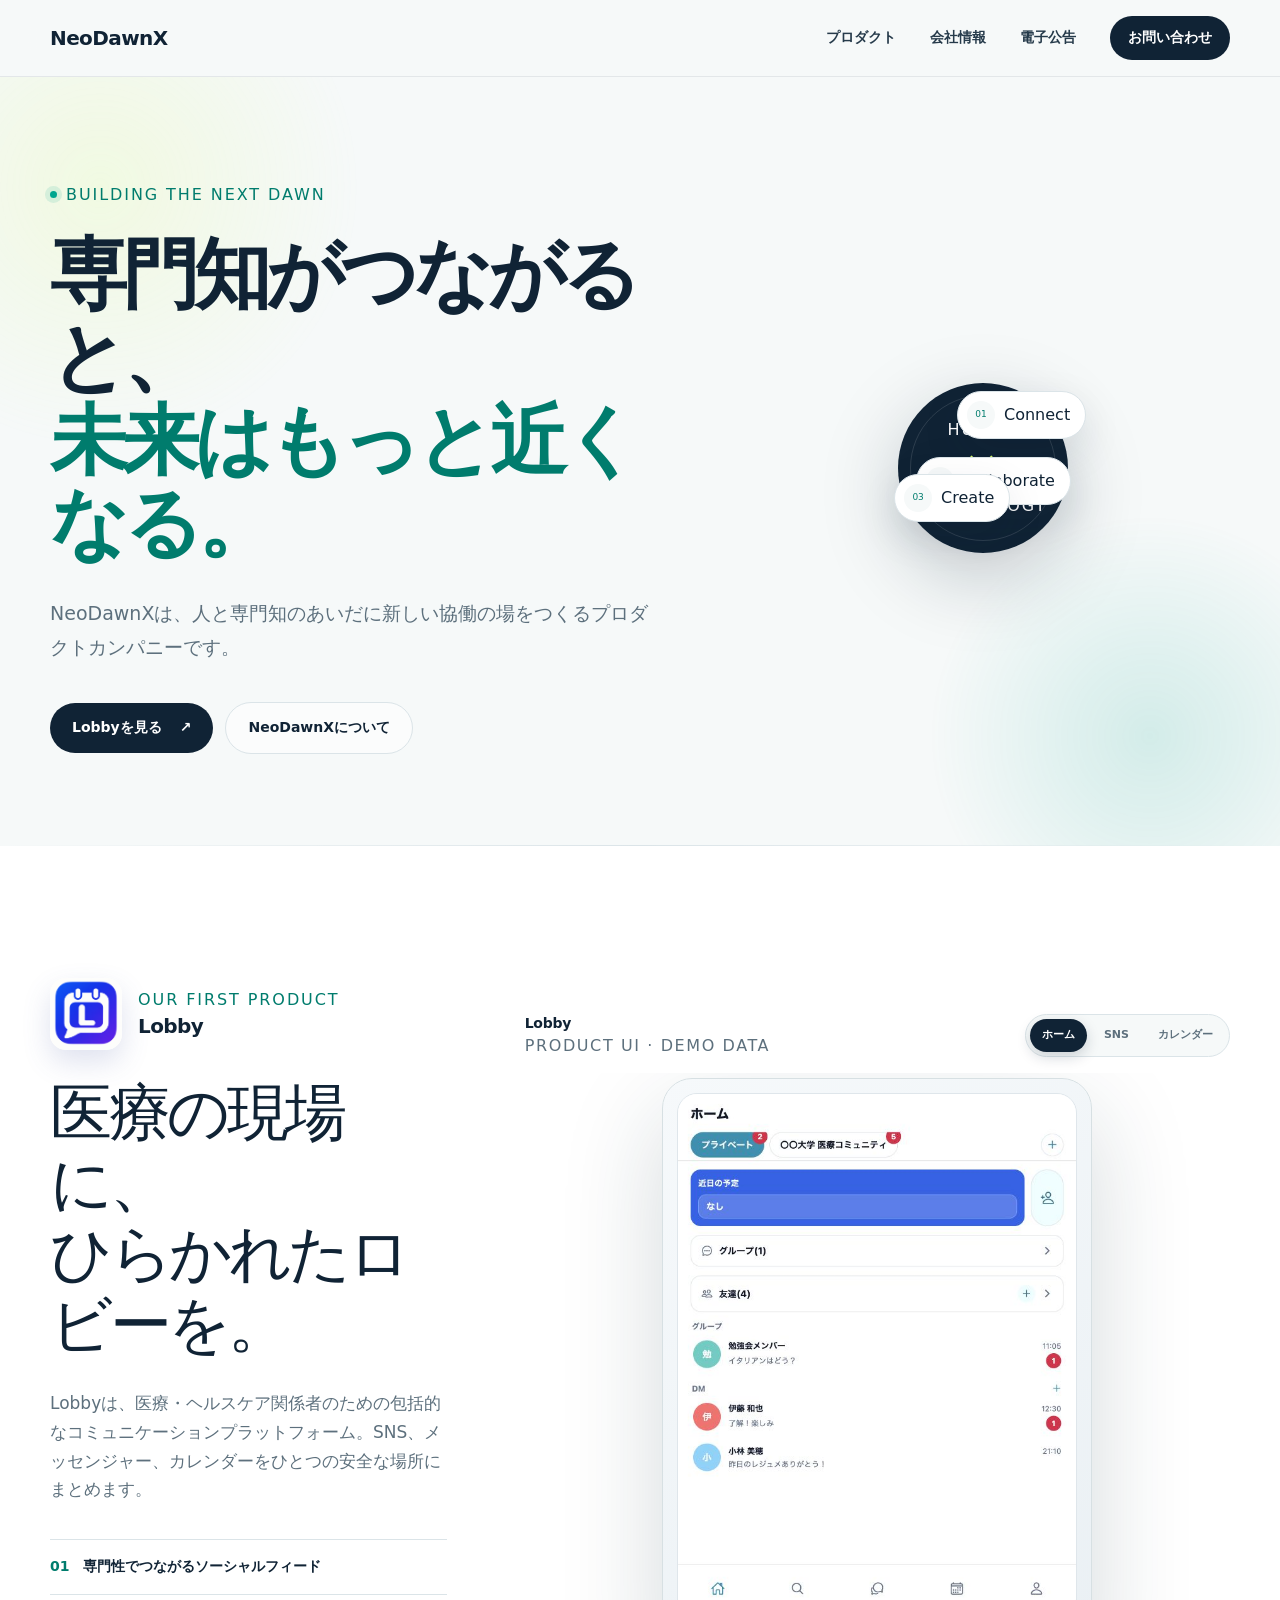
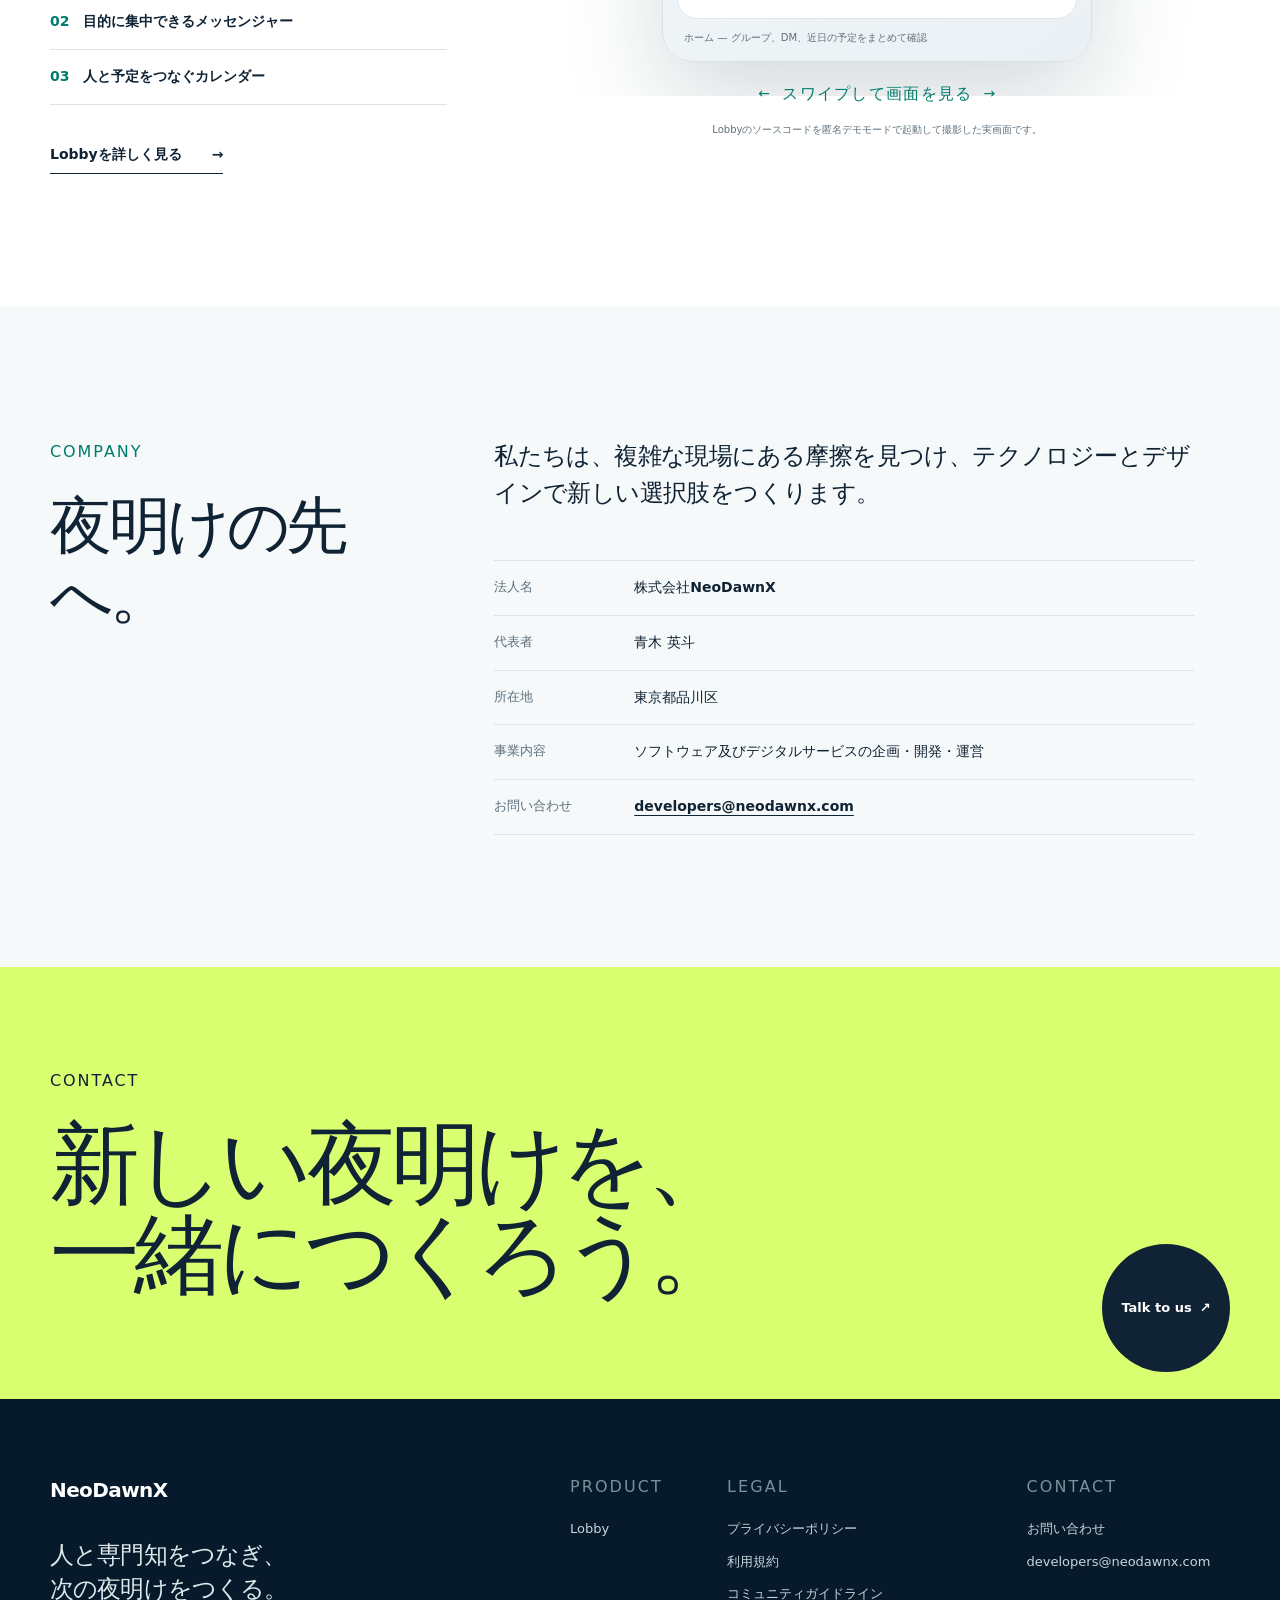
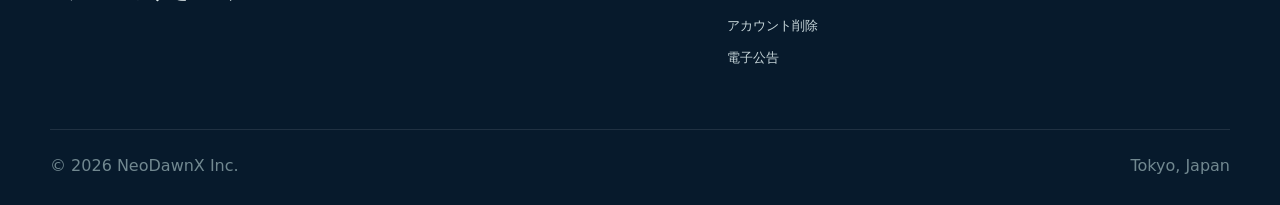
==== index.html @ e112dde9 "deploy: publish NeoDawnX corporate site" ====
<!DOCTYPE html><html lang="ja"><head><meta charSet="utf-8"/><meta name="viewport" content="width=device-width, initial-scale=1"/><link rel="stylesheet" href="/assets/index-BKm-Yd5e.css" data-rsc-css-href="/assets/index-BKm-Yd5e.css" data-precedence="vite-rsc/importer-resources"/><link rel="modulepreload" href="/assets/layout-segment-context-Dtve6tz0.js" crossorigin=""/><link rel="modulepreload" href="/assets/rolldown-runtime-S-ySWqyJ.js" crossorigin=""/><link rel="modulepreload" href="/assets/index-BiZOtPuk.js" crossorigin=""/><link rel="modulepreload" href="/assets/framework-DjPHiq1u.js" crossorigin=""/><link rel="modulepreload" href="/assets/image-NQPggmMm.js" crossorigin=""/><link rel="modulepreload" href="/assets/LobbyUiGallery-BcCm_HYp.js" crossorigin=""/><title>NeoDawnX — 次の夜明けをつくる</title><meta name="description" content="NeoDawnXは、人と専門知のあいだに新しい協働の場をつくるプロダクトカンパニーです。"/><meta property="og:title" content="NeoDawnX — 次の夜明けをつくる"/><meta property="og:description" content="人と専門知をつなぎ、新しい協働の場をつくる。"/><meta property="og:site_name" content="NeoDawnX"/><meta property="og:type" content="website"/><meta property="og:locale" content="ja_JP"/><meta property="og:image" content="https://neodawnx.com/og.png"/><meta property="og:image:width" content="1200"/><meta property="og:image:height" content="630"/><meta property="og:image:alt" content="NeoDawnX — 次の夜明けをつくる"/><meta name="twitter:card" content="summary_large_image"/><meta name="twitter:title" content="NeoDawnX — 次の夜明けをつくる"/><meta name="twitter:description" content="人と専門知をつなぎ、新しい協働の場をつくる。"/><meta name="twitter:image" content="https://neodawnx.com/og.png"/><script>self.__VINEXT_RSC_PARAMS__={}</script><script>self.__VINEXT_RSC_NAV__={"pathname":"/","searchParams":[]}</script><link rel="modulepreload" href="/assets/index-BiZOtPuk.js" />
<link rel="preload" href="/assets/_vinext_fonts/geist-8ac0455e797f/geist-ff2310f5.woff2" as="font" type="font/woff2" crossorigin />
<link rel="preload" href="/assets/_vinext_fonts/geist-8ac0455e797f/geist-875ccdd4.woff2" as="font" type="font/woff2" crossorigin />
<link rel="preload" href="/assets/_vinext_fonts/geist-8ac0455e797f/geist-52306abf.woff2" as="font" type="font/woff2" crossorigin />
<link rel="preload" href="/assets/_vinext_fonts/geist-8ac0455e797f/geist-001175b1.woff2" as="font" type="font/woff2" crossorigin />
<link rel="preload" href="/assets/_vinext_fonts/geist-8ac0455e797f/geist-98bbbccb.woff2" as="font" type="font/woff2" crossorigin />
<link rel="preload" href="/assets/_vinext_fonts/geist-mono-00e989178794/geist-mono-f6b33328.woff2" as="font" type="font/woff2" crossorigin />
<link rel="preload" href="/assets/_vinext_fonts/geist-mono-00e989178794/geist-mono-44e03052.woff2" as="font" type="font/woff2" crossorigin />
<link rel="preload" href="/assets/_vinext_fonts/geist-mono-00e989178794/geist-mono-0638449e.woff2" as="font" type="font/woff2" crossorigin />
<link rel="preload" href="/assets/_vinext_fonts/geist-mono-00e989178794/geist-mono-971fb274.woff2" as="font" type="font/woff2" crossorigin />
<link rel="preload" href="/assets/_vinext_fonts/geist-mono-00e989178794/geist-mono-44745446.woff2" as="font" type="font/woff2" crossorigin />
<link rel="preload" href="/assets/_vinext_fonts/geist-mono-00e989178794/geist-mono-013b2f2f.woff2" as="font" type="font/woff2" crossorigin />
<style data-vinext-fonts>/* cyrillic-ext */
@font-face {
  font-family: 'Geist';
  font-style: normal;
  font-weight: 100 900;
  font-display: swap;
  src: url(/assets/_vinext_fonts/geist-8ac0455e797f/geist-ff2310f5.woff2) format('woff2');
  unicode-range: U+0460-052F, U+1C80-1C8A, U+20B4, U+2DE0-2DFF, U+A640-A69F, U+FE2E-FE2F;
}
/* cyrillic */
@font-face {
  font-family: 'Geist';
  font-style: normal;
  font-weight: 100 900;
  font-display: swap;
  src: url(/assets/_vinext_fonts/geist-8ac0455e797f/geist-875ccdd4.woff2) format('woff2');
  unicode-range: U+0301, U+0400-045F, U+0490-0491, U+04B0-04B1, U+2116;
}
/* vietnamese */
@font-face {
  font-family: 'Geist';
  font-style: normal;
  font-weight: 100 900;
  font-display: swap;
  src: url(/assets/_vinext_fonts/geist-8ac0455e797f/geist-52306abf.woff2) format('woff2');
  unicode-range: U+0102-0103, U+0110-0111, U+0128-0129, U+0168-0169, U+01A0-01A1, U+01AF-01B0, U+0300-0301, U+0303-0304, U+0308-0309, U+0323, U+0329, U+1EA0-1EF9, U+20AB;
}
/* latin-ext */
@font-face {
  font-family: 'Geist';
  font-style: normal;
  font-weight: 100 900;
  font-display: swap;
  src: url(/assets/_vinext_fonts/geist-8ac0455e797f/geist-001175b1.woff2) format('woff2');
  unicode-range: U+0100-02BA, U+02BD-02C5, U+02C7-02CC, U+02CE-02D7, U+02DD-02FF, U+0304, U+0308, U+0329, U+1D00-1DBF, U+1E00-1E9F, U+1EF2-1EFF, U+2020, U+20A0-20AB, U+20AD-20C0, U+2113, U+2C60-2C7F, U+A720-A7FF;
}
/* latin */
@font-face {
  font-family: 'Geist';
  font-style: normal;
  font-weight: 100 900;
  font-display: swap;
  src: url(/assets/_vinext_fonts/geist-8ac0455e797f/geist-98bbbccb.woff2) format('woff2');
  unicode-range: U+0000-00FF, U+0131, U+0152-0153, U+02BB-02BC, U+02C6, U+02DA, U+02DC, U+0304, U+0308, U+0329, U+2000-206F, U+20AC, U+2122, U+2191, U+2193, U+2212, U+2215, U+FEFF, U+FFFD;
}

.__font_geist_0tvmz3h { font-family: 'Geist', sans-serif; }

.__variable_geist_0tvmz3h { --font-geist-sans: 'Geist', sans-serif; }

/* cyrillic-ext */
@font-face {
  font-family: 'Geist Mono';
  font-style: normal;
  font-weight: 100 900;
  font-display: swap;
  src: url(/assets/_vinext_fonts/geist-mono-00e989178794/geist-mono-f6b33328.woff2) format('woff2');
  unicode-range: U+0460-052F, U+1C80-1C8A, U+20B4, U+2DE0-2DFF, U+A640-A69F, U+FE2E-FE2F;
}
/* cyrillic */
@font-face {
  font-family: 'Geist Mono';
  font-style: normal;
  font-weight: 100 900;
  font-display: swap;
  src: url(/assets/_vinext_fonts/geist-mono-00e989178794/geist-mono-44e03052.woff2) format('woff2');
  unicode-range: U+0301, U+0400-045F, U+0490-0491, U+04B0-04B1, U+2116;
}
/* symbols2 */
@font-face {
  font-family: 'Geist Mono';
  font-style: normal;
  font-weight: 100 900;
  font-display: swap;
  src: url(/assets/_vinext_fonts/geist-mono-00e989178794/geist-mono-0638449e.woff2) format('woff2');
  unicode-range: U+2000-2001, U+2004-2008, U+200A, U+23B8-23BD, U+2500-259F;
}
/* vietnamese */
@font-face {
  font-family: 'Geist Mono';
  font-style: normal;
  font-weight: 100 900;
  font-display: swap;
  src: url(/assets/_vinext_fonts/geist-mono-00e989178794/geist-mono-971fb274.woff2) format('woff2');
  unicode-range: U+0102-0103, U+0110-0111, U+0128-0129, U+0168-0169, U+01A0-01A1, U+01AF-01B0, U+0300-0301, U+0303-0304, U+0308-0309, U+0323, U+0329, U+1EA0-1EF9, U+20AB;
}
/* latin-ext */
@font-face {
  font-family: 'Geist Mono';
  font-style: normal;
  font-weight: 100 900;
  font-display: swap;
  src: url(/assets/_vinext_fonts/geist-mono-00e989178794/geist-mono-44745446.woff2) format('woff2');
  unicode-range: U+0100-02BA, U+02BD-02C5, U+02C7-02CC, U+02CE-02D7, U+02DD-02FF, U+0304, U+0308, U+0329, U+1D00-1DBF, U+1E00-1E9F, U+1EF2-1EFF, U+2020, U+20A0-20AB, U+20AD-20C0, U+2113, U+2C60-2C7F, U+A720-A7FF;
}
/* latin */
@font-face {
  font-family: 'Geist Mono';
  font-style: normal;
  font-weight: 100 900;
  font-display: swap;
  src: url(/assets/_vinext_fonts/geist-mono-00e989178794/geist-mono-013b2f2f.woff2) format('woff2');
  unicode-range: U+0000-00FF, U+0131, U+0152-0153, U+02BB-02BC, U+02C6, U+02DA, U+02DC, U+0304, U+0308, U+0329, U+2000-206F, U+20AC, U+2122, U+2191, U+2193, U+2212, U+2215, U+FEFF, U+FFFD;
}

.__font_geist_mono_1diim1n { font-family: 'Geist Mono', sans-serif; }

.__variable_geist_mono_1diim1n { --font-geist-mono: 'Geist Mono', sans-serif; }
</style>
</head><body class="__variable_geist_0tvmz3h __variable_geist_mono_1diim1n"><header class="site-header"><div class="shell header-inner"><a href="/" class="brand" aria-label="NeoDawnX ホーム">NeoDawnX</a><nav class="desktop-nav" aria-label="メインナビゲーション"><a href="/products">プロダクト</a><a href="/#company">会社情報</a><a href="/koukoku">電子公告</a><a class="nav-cta" href="/contact">お問い合わせ</a></nav><details class="mobile-nav"><summary aria-label="メニューを開く">Menu</summary><nav aria-label="モバイルナビゲーション"><a href="/products">プロダクト</a><a href="/#company">会社情報</a><a href="/koukoku">電子公告</a><a href="/contact">お問い合わせ</a></nav></details></div></header><main><section class="hero"><div class="hero-glow hero-glow-one"></div><div class="hero-glow hero-glow-two"></div><div class="shell hero-grid"><div class="hero-copy"><p class="eyebrow"><span class="status-dot"></span>Building the next dawn</p><h1>専門知がつながると、<br/><em>未来はもっと近くなる。</em></h1><p class="hero-lead">NeoDawnXは、人と専門知のあいだに新しい協働の場をつくるプロダクトカンパニーです。</p><div class="hero-actions"><a class="button button-primary" href="/products/lobby">Lobbyを見る <span>↗</span></a><a class="button button-ghost" href="#company">NeoDawnXについて</a></div></div><div class="orbit-stage" aria-label="NeoDawnXが人と専門知をつなぐイメージ"><div class="orbit orbit-outer"></div><div class="orbit orbit-inner"></div><div class="core"><span>Human</span><strong>×</strong><span>Technology</span></div><div class="orbit-chip chip-one"><span>01</span>Connect</div><div class="orbit-chip chip-two"><span>02</span>Collaborate</div><div class="orbit-chip chip-three"><span>03</span>Create</div></div></div></section><section class="product-section"><div class="shell product-grid"><div class="section-copy"><div class="product-brand-lockup"><img src="/lobby-icon.png" alt="" width="72" height="72" loading="lazy" decoding="async" srcSet="/lobby-icon.png 72w" data-nimg="1"/><p><span>Our first product</span><strong>Lobby</strong></p></div><h2>医療の現場に、<br/>ひらかれたロビーを。</h2><p>Lobbyは、医療・ヘルスケア関係者のための包括的なコミュニケーションプラットフォーム。SNS、メッセンジャー、カレンダーをひとつの安全な場所にまとめます。</p><ul class="feature-list"><li><span>01</span>専門性でつながるソーシャルフィード</li><li><span>02</span>目的に集中できるメッセンジャー</li><li><span>03</span>人と予定をつなぐカレンダー</li></ul><a class="text-link" href="/products/lobby">Lobbyを詳しく見る <span>→</span></a></div><div class="lobby-ui-gallery" data-screen="home"><div class="lobby-ui-gallery-top"><div><strong>Lobby</strong><span>Product UI · Demo data</span></div><div class="lobby-ui-gallery-tabs" aria-label="Lobbyの画面を選択"><button type="button" aria-pressed="true">ホーム</button><button type="button" aria-pressed="false">SNS</button><button type="button" aria-pressed="false">カレンダー</button></div></div><div class="lobby-ui-gallery-stage" aria-label="Lobby実画面ギャラリー。左右にスワイプできます" tabindex="0"><div class="lobby-ui-slide"><figure class="lobby-ui-screen lobby-ui-screen-home" data-active="true" aria-hidden="false"><img src="/lobby-ui-home.jpg" alt="Lobbyアプリのホーム画面。架空の大学・人物名でグループ、ダイレクトメッセージ、予定を表示" width="632" height="833" loading="lazy" decoding="async" srcSet="/lobby-ui-home.jpg 640w, /lobby-ui-home.jpg 750w, /lobby-ui-home.jpg 828w, /lobby-ui-home.jpg 1080w, /lobby-ui-home.jpg 1200w" data-nimg="1"/><figcaption>ホーム — グループ、DM、近日の予定をまとめて確認</figcaption></figure></div><div class="lobby-ui-slide"><figure class="lobby-ui-screen lobby-ui-screen-social" data-active="false" aria-hidden="true"><img src="/lobby-ui-social.jpg" alt="LobbyアプリのSNS画面。架空の医療コミュニティによる投稿、コメント数、いいね数を表示" width="632" height="833" loading="lazy" decoding="async" srcSet="/lobby-ui-social.jpg 640w, /lobby-ui-social.jpg 750w, /lobby-ui-social.jpg 828w, /lobby-ui-social.jpg 1080w, /lobby-ui-social.jpg 1200w" data-nimg="1"/><figcaption>SNS — 組織を越えて学びや情報を共有</figcaption></figure></div><div class="lobby-ui-slide"><figure class="lobby-ui-screen lobby-ui-screen-calendar" data-active="false" aria-hidden="true"><img src="/lobby-ui-calendar.jpg" alt="Lobbyアプリのカレンダー画面。架空の大学コミュニティの会議や研修予定を月表示" width="632" height="833" loading="lazy" decoding="async" srcSet="/lobby-ui-calendar.jpg 640w, /lobby-ui-calendar.jpg 750w, /lobby-ui-calendar.jpg 828w, /lobby-ui-calendar.jpg 1080w, /lobby-ui-calendar.jpg 1200w" data-nimg="1"/><figcaption>カレンダー — 個人と組織の予定をひとつの月表示で管理</figcaption></figure></div></div><div class="lobby-ui-swipe-hint" aria-hidden="true"><span>←</span> スワイプして画面を見る <span>→</span></div><p class="lobby-ui-gallery-note">Lobbyのソースコードを匿名デモモードで起動して撮影した実画面です。</p></div></div></section><section id="company" class="company-section shell"><div><p class="eyebrow">Company</p><h2>夜明けの先へ。</h2></div><div class="company-content"><p class="company-lead">私たちは、複雑な現場にある摩擦を見つけ、テクノロジーとデザインで新しい選択肢をつくります。</p><dl><div><dt>法人名</dt><dd>株式会社NeoDawnX</dd></div><div><dt>代表者</dt><dd>青木 英斗</dd></div><div><dt>所在地</dt><dd>東京都品川区</dd></div><div><dt>事業内容</dt><dd>ソフトウェア及びデジタルサービスの企画・開発・運営</dd></div><div><dt>お問い合わせ</dt><dd><a href="mailto:developers@neodawnx.com">developers@neodawnx.com</a></dd></div></dl></div></section><section class="closing-cta"><div class="shell"><p class="eyebrow">Contact</p><h2>新しい夜明けを、<br/>一緒につくろう。</h2><a href="mailto:developers@neodawnx.com">Talk to us <span>↗</span></a></div></section></main><footer class="site-footer"><div class="shell footer-grid"><div><a href="/" class="brand brand-light">NeoDawnX</a><p class="footer-statement">人と専門知をつなぎ、<br/>次の夜明けをつくる。</p></div><div class="footer-links"><div><p class="footer-label">Product</p><a href="/products/lobby">Lobby</a></div><div><p class="footer-label">Legal</p><a href="/legal/lobby/privacy">プライバシーポリシー</a><a href="/legal/lobby/terms">利用規約</a><a href="/legal/lobby/community-guidelines">コミュニティガイドライン</a><a href="/legal/lobby/account-deletion">アカウント削除</a><a href="/koukoku">電子公告</a></div><div><p class="footer-label">Contact</p><a href="/contact">お問い合わせ</a><a href="mailto:developers@neodawnx.com">developers@neodawnx.com</a></div></div></div><div class="shell footer-bottom"><span>© <!-- -->2026<!-- --> NeoDawnX Inc.</span><span>Tokyo, Japan</span></div></footer><script id="_R_">import("/assets/index-BiZOtPuk.js")</script></body></html><script>self.__VINEXT_RSC_CHUNKS__=self.__VINEXT_RSC_CHUNKS__||[];self.__VINEXT_RSC_CHUNKS__.push("2:I[\"8c0f216c4604\",[],\"Children\",1]\n3:I[\"15c18cfaeeff\",[],\"LayoutSegmentProvider\",1]\n4:I[\"8c0f216c4604\",[],\"Slot\",1]\n5:I[\"593f344dc510\",[],\"RedirectBoundary\",1]\n:HL[\"/assets/index-BKm-Yd5e.css\",\"style\"]\n")</script><script>self.__VINEXT_RSC_CHUNKS__=self.__VINEXT_RSC_CHUNKS__||[];self.__VINEXT_RSC_CHUNKS__.push("0:{\"__route\":\"route:/\",\"__interceptionContext\":null,\"__layoutIds\":[\"layout:/\"],\"__rootLayout\":\"/\",\"page:/\":\"$L1\",\"layout:/\":[[[[\"$\",\"link\",\"css:/assets/index-BKm-Yd5e.css\",{\"rel\":\"stylesheet\",\"precedence\":\"vite-rsc/importer-resources\",\"href\":\"/assets/index-BKm-Yd5e.css\",\"data-rsc-css-href\":\"/assets/index-BKm-Yd5e.css\"}],\"$undefined\"],[\"$\",\"html\",null,{\"lang\":\"ja\",\"children\":[\"$\",\"body\",null,{\"className\":\"__variable_geist_0tvmz3h __variable_geist_mono_1diim1n\",\"children\":[\"$\",\"$L2\",null,{}]}]}]],null],\"route:/\":[[[\"$\",\"meta\",null,{\"charSet\":\"utf-8\"}],[[\"$\",\"title\",\"0\",{\"children\":\"NeoDawnX — 次の夜明けをつくる\"}],[\"$\",\"meta\",\"1\",{\"name\":\"description\",\"content\":\"NeoDawnXは、人と専門知のあいだに新しい協働の場をつくるプロダクトカンパニーです。\"}],[\"$\",\"meta\",\"2\",{\"property\":\"og:title\",\"content\":\"NeoDawnX — 次の夜明けをつくる\"}],[\"$\",\"meta\",\"3\",{\"property\":\"og:description\",\"content\":\"人と専門知をつなぎ、新しい協働の場をつくる。\"}],[\"$\",\"meta\",\"4\",{\"property\":\"og:site_name\",\"content\":\"NeoDawnX\"}],[\"$\",\"meta\",\"5\",{\"property\":\"og:type\",\"content\":\"website\"}],[\"$\",\"meta\",\"6\",{\"property\":\"og:locale\",\"content\":\"ja_JP\"}],[\"$\",\"meta\",\"7\",{\"property\":\"og:image\",\"content\":\"https://neodawnx.com/og.png\"}],[\"$\",\"meta\",\"8\",{\"property\":\"og:image:width\",\"content\":\"1200\"}],[\"$\",\"meta\",\"9\",{\"property\":\"og:image:height\",\"content\":\"630\"}],[\"$\",\"meta\",\"10\",{\"property\":\"og:image:alt\",\"content\":\"NeoDawnX — 次の夜明けをつくる\"}],[\"$\",\"meta\",\"11\",{\"name\":\"twitter:card\",\"content\":\"summary_large_image\"}],[\"$\",\"meta\",\"12\",{\"name\":\"twitter:title\",\"content\":\"NeoDawnX — 次の夜明けをつくる\"}],[\"$\",\"meta\",\"13\",{\"name\":\"twitter:description\",\"content\":\"人と専門知をつなぎ、新しい協働の場をつくる。\"}],[\"$\",\"meta\",\"14\",{\"name\":\"twitter:image\",\"content\":\"https://neodawnx.com/og.png\"}]],[[\"$\",\"meta\",\"0\",{\"name\":\"viewport\",\"content\":\"width=device-width, initial-scale=1\"}]]],[\"$\",\"$L3\",null,{\"segmentMap\":{\"children\":[]},\"children\":[\"$\",\"$L4\",null,{\"id\":\"layout:/\",\"parallelSlots\":\"$undefined\",\"children\":[\"$\",\"$L5\",null,{\"children\":[\"$\",\"$L3\",null,{\"segmentMap\":{\"children\":[]},\"children\":[\"$\",\"$L4\",null,{\"id\":\"page:/\"}]}]}]}]}]],\"__layoutFlags\":{\"layout:/\":\"s\"},\"__artifactCompatibility\":{\"schemaVersion\":1,\"graphVersion\":\"app-route-graph:4uhn5s1wvoptc\",\"deploymentVersion\":\"84a11cf2-878e-4171-9d61-734fe4648c07\",\"appElementsSchemaVersion\":1,\"rscPayloadSchemaVersion\":1,\"rootBoundaryId\":\"/\",\"renderEpoch\":null}}\n")</script><script>self.__VINEXT_RSC_CHUNKS__=self.__VINEXT_RSC_CHUNKS__||[];self.__VINEXT_RSC_CHUNKS__.push("6:I[\"9fb86276be8f\",[],\"default\",1]\n7:I[\"466d3f9df484\",[],\"LobbyUiGallery\",1]\n")</script><script>self.__VINEXT_RSC_CHUNKS__=self.__VINEXT_RSC_CHUNKS__||[];self.__VINEXT_RSC_CHUNKS__.push("1:[[\"$\",\"header\",null,{\"className\":\"site-header\",\"children\":[\"$\",\"div\",null,{\"className\":\"shell header-inner\",\"children\":[[\"$\",\"a\",null,{\"href\":\"/\",\"className\":\"brand\",\"aria-label\":\"NeoDawnX ホーム\",\"children\":\"NeoDawnX\"}],[\"$\",\"nav\",null,{\"className\":\"desktop-nav\",\"aria-label\":\"メインナビゲーション\",\"children\":[[\"$\",\"a\",null,{\"href\":\"/products\",\"children\":\"プロダクト\"}],[\"$\",\"a\",null,{\"href\":\"/#company\",\"children\":\"会社情報\"}],[\"$\",\"a\",null,{\"href\":\"/koukoku\",\"children\":\"電子公告\"}],[\"$\",\"a\",null,{\"className\":\"nav-cta\",\"href\":\"/contact\",\"children\":\"お問い合わせ\"}]]}],[\"$\",\"details\",null,{\"className\":\"mobile-nav\",\"children\":[[\"$\",\"summary\",null,{\"aria-label\":\"メニューを開く\",\"children\":\"Menu\"}],[\"$\",\"nav\",null,{\"aria-label\":\"モバイルナビゲーション\",\"children\":[[\"$\",\"a\",null,{\"href\":\"/products\",\"children\":\"プロダクト\"}],[\"$\",\"a\",null,{\"href\":\"/#company\",\"children\":\"会社情報\"}],[\"$\",\"a\",null,{\"href\":\"/koukoku\",\"children\":\"電子公告\"}],[\"$\",\"a\",null,{\"href\":\"/contact\",\"children\":\"お問い合わせ\"}]]}]]}]]}]}],[\"$\",\"main\",null,{\"children\":[[\"$\",\"section\",null,{\"className\":\"hero\",\"children\":[[\"$\",\"div\",null,{\"className\":\"hero-glow hero-glow-one\"}],[\"$\",\"div\",null,{\"className\":\"hero-glow hero-glow-two\"}],[\"$\",\"div\",null,{\"className\":\"shell hero-grid\",\"children\":[[\"$\",\"div\",null,{\"className\":\"hero-copy\",\"children\":[[\"$\",\"p\",null,{\"className\":\"eyebrow\",\"children\":[[\"$\",\"span\",null,{\"className\":\"status-dot\"}],\"Building the next dawn\"]}],[\"$\",\"h1\",null,{\"children\":[\"専門知がつながると、\",[\"$\",\"br\",null,{}],[\"$\",\"em\",null,{\"children\":\"未来はもっと近くなる。\"}]]}],[\"$\",\"p\",null,{\"className\":\"hero-lead\",\"children\":\"NeoDawnXは、人と専門知のあいだに新しい協働の場をつくるプロダクトカンパニーです。\"}],[\"$\",\"div\",null,{\"className\":\"hero-actions\",\"children\":[[\"$\",\"a\",null,{\"className\":\"button button-primary\",\"href\":\"/products/lobby\",\"children\":[\"Lobbyを見る \",[\"$\",\"span\",null,{\"children\":\"↗\"}]]}],[\"$\",\"a\",null,{\"className\":\"button button-ghost\",\"href\":\"#company\",\"children\":\"NeoDawnXについて\"}]]}]]}],[\"$\",\"div\",null,{\"className\":\"orbit-stage\",\"aria-label\":\"NeoDawnXが人と専門知をつなぐイメージ\",\"children\":[[\"$\",\"div\",null,{\"className\":\"orbit orbit-outer\"}],[\"$\",\"div\",null,{\"className\":\"orbit orbit-inner\"}],[\"$\",\"div\",null,{\"className\":\"core\",\"children\":[[\"$\",\"span\",null,{\"children\":\"Human\"}],[\"$\",\"strong\",null,{\"children\":\"×\"}],[\"$\",\"span\",null,{\"children\":\"Technology\"}]]}],[\"$\",\"div\",null,{\"className\":\"orbit-chip chip-one\",\"children\":[[\"$\",\"span\",null,{\"children\":\"01\"}],\"Connect\"]}],[\"$\",\"div\",null,{\"className\":\"orbit-chip chip-two\",\"children\":[[\"$\",\"span\",null,{\"children\":\"02\"}],\"Collaborate\"]}],[\"$\",\"div\",null,{\"className\":\"orbit-chip chip-three\",\"children\":[[\"$\",\"span\",null,{\"children\":\"03\"}],\"Create\"]}]]}]]}]]}],[\"$\",\"section\",null,{\"className\":\"product-section\",\"children\":[\"$\",\"div\",null,{\"className\":\"shell product-grid\",\"children\":[[\"$\",\"div\",null,{\"className\":\"section-copy\",\"children\":[[\"$\",\"div\",null,{\"className\":\"product-brand-lockup\",\"children\":[[\"$\",\"$L6\",null,{\"src\":\"/lobby-icon.png\",\"alt\":\"\",\"width\":\"72\",\"height\":\"72\",\"unoptimized\":true}],[\"$\",\"p\",null,{\"children\":[[\"$\",\"span\",null,{\"children\":\"Our first product\"}],[\"$\",\"strong\",null,{\"children\":\"Lobby\"}]]}]]}],[\"$\",\"h2\",null,{\"children\":[\"医療の現場に、\",[\"$\",\"br\",null,{}],\"ひらかれたロビーを。\"]}],[\"$\",\"p\",null,{\"children\":\"Lobbyは、医療・ヘルスケア関係者のための包括的なコミュニケーションプラットフォーム。SNS、メッセンジャー、カレンダーをひとつの安全な場所にまとめます。\"}],[\"$\",\"ul\",null,{\"className\":\"feature-list\",\"children\":[[\"$\",\"li\",null,{\"children\":[[\"$\",\"span\",null,{\"children\":\"01\"}],\"専門性でつながるソーシャルフィード\"]}],[\"$\",\"li\",null,{\"children\":[[\"$\",\"span\",null,{\"children\":\"02\"}],\"目的に集中できるメッセンジャー\"]}],[\"$\",\"li\",null,{\"children\":[[\"$\",\"span\",null,{\"children\":\"03\"}],\"人と予定をつなぐカレンダー\"]}]]}],[\"$\",\"a\",null,{\"className\":\"text-link\",\"href\":\"/products/lobby\",\"children\":[\"Lobbyを詳しく見る \",[\"$\",\"span\",null,{\"children\":\"→\"}]]}]]}],[\"$\",\"$L7\",null,{}]]}]}],[\"$\",\"section\",null,{\"id\":\"company\",\"className\":\"company-section shell\",\"children\":[[\"$\",\"div\",null,{\"children\":[[\"$\",\"p\",null,{\"className\":\"eyebrow\",\"children\":\"Company\"}],[\"$\",\"h2\",null,{\"children\":\"夜明けの先へ。\"}]]}],[\"$\",\"div\",null,{\"className\":\"company-content\",\"children\":[[\"$\",\"p\",null,{\"className\":\"company-lead\",\"children\":\"私たちは、複雑な現場にある摩擦を見つけ、テクノロジーとデザインで新しい選択肢をつくります。\"}],[\"$\",\"dl\",null,{\"children\":[[\"$\",\"div\",null,{\"children\":[[\"$\",\"dt\",null,{\"children\":\"法人名\"}],[\"$\",\"dd\",null,{\"children\":\"株式会社NeoDawnX\"}]]}],[\"$\",\"div\",null,{\"children\":[[\"$\",\"dt\",null,{\"children\":\"代表者\"}],[\"$\",\"dd\",null,{\"children\":\"青木 英斗\"}]]}],[\"$\",\"div\",null,{\"children\":[[\"$\",\"dt\",null,{\"children\":\"所在地\"}],[\"$\",\"dd\",null,{\"children\":\"東京都品川区\"}]]}],[\"$\",\"div\",null,{\"children\":[[\"$\",\"dt\",null,{\"children\":\"事業内容\"}],[\"$\",\"dd\",null,{\"children\":\"ソフトウェア及びデジタルサービスの企画・開発・運営\"}]]}],[\"$\",\"div\",null,{\"children\":[[\"$\",\"dt\",null,{\"children\":\"お問い合わせ\"}],[\"$\",\"dd\",null,{\"children\":[\"$\",\"a\",null,{\"href\":\"mailto:developers@neodawnx.com\",\"children\":\"developers@neodawnx.com\"}]}]]}]]}]]}]]}],[\"$\",\"section\",null,{\"className\":\"closing-cta\",\"children\":[\"$\",\"div\",null,{\"className\":\"shell\",\"children\":[[\"$\",\"p\",null,{\"className\":\"eyebrow\",\"children\":\"Contact\"}],[\"$\",\"h2\",null,{\"children\":[\"新しい夜明けを、\",[\"$\",\"br\",null,{}],\"一緒につくろう。\"]}],[\"$\",\"a\",null,{\"href\":\"mailto:developers@neodawnx.com\",\"children\":[\"Talk to us \",[\"$\",\"span\",null,{\"children\":\"↗\"}]]}]]}]}]]}],\"$L8\"]\n")</script><script>self.__VINEXT_RSC_CHUNKS__=self.__VINEXT_RSC_CHUNKS__||[];self.__VINEXT_RSC_CHUNKS__.push("8:[\"$\",\"footer\",null,{\"className\":\"site-footer\",\"children\":[[\"$\",\"div\",null,{\"className\":\"shell footer-grid\",\"children\":[[\"$\",\"div\",null,{\"children\":[[\"$\",\"a\",null,{\"href\":\"/\",\"className\":\"brand brand-light\",\"children\":\"NeoDawnX\"}],[\"$\",\"p\",null,{\"className\":\"footer-statement\",\"children\":[\"人と専門知をつなぎ、\",[\"$\",\"br\",null,{}],\"次の夜明けをつくる。\"]}]]}],[\"$\",\"div\",null,{\"className\":\"footer-links\",\"children\":[[\"$\",\"div\",null,{\"children\":[[\"$\",\"p\",null,{\"className\":\"footer-label\",\"children\":\"Product\"}],[\"$\",\"a\",null,{\"href\":\"/products/lobby\",\"children\":\"Lobby\"}]]}],[\"$\",\"div\",null,{\"children\":[[\"$\",\"p\",null,{\"className\":\"footer-label\",\"children\":\"Legal\"}],[\"$\",\"a\",null,{\"href\":\"/legal/lobby/privacy\",\"children\":\"プライバシーポリシー\"}],[\"$\",\"a\",null,{\"href\":\"/legal/lobby/terms\",\"children\":\"利用規約\"}],[\"$\",\"a\",null,{\"href\":\"/legal/lobby/community-guidelines\",\"children\":\"コミュニティガイドライン\"}],[\"$\",\"a\",null,{\"href\":\"/legal/lobby/account-deletion\",\"children\":\"アカウント削除\"}],[\"$\",\"a\",null,{\"href\":\"/koukoku\",\"children\":\"電子公告\"}]]}],[\"$\",\"div\",null,{\"children\":[[\"$\",\"p\",null,{\"className\":\"footer-label\",\"children\":\"Contact\"}],[\"$\",\"a\",null,{\"href\":\"/contact\",\"children\":\"お問い合わせ\"}],[\"$\",\"a\",null,{\"href\":\"mailto:developers@neodawnx.com\",\"children\":\"developers@neodawnx.com\"}]]}]]}]]}],[\"$\",\"div\",null,{\"className\":\"shell footer-bottom\",\"children\":[[\"$\",\"span\",null,{\"children\":[\"© \",2026,\" NeoDawnX Inc.\"]}],[\"$\",\"span\",null,{\"children\":\"Tokyo, Japan\"}]]}]]}]\n")</script><script>self.__VINEXT_RSC_DONE__=true</script>
---- assets/index-BKm-Yd5e.css ----
/*! tailwindcss v4.2.1 | MIT License | https://tailwindcss.com */
@layer theme{:root,:host{--font-sans:ui-sans-serif, system-ui, sans-serif, "Apple Color Emoji", "Segoe UI Emoji", "Segoe UI Symbol", "Noto Color Emoji";--font-mono:ui-monospace, SFMono-Regular, Menlo, Monaco, Consolas, "Liberation Mono", "Courier New", monospace;--spacing:.25rem;--default-font-family:var(--font-sans);--default-mono-font-family:var(--font-mono)}}@layer base{*,:after,:before,::backdrop{box-sizing:border-box;border:0 solid;margin:0;padding:0}::file-selector-button{box-sizing:border-box;border:0 solid;margin:0;padding:0}html,:host{-webkit-text-size-adjust:100%;tab-size:4;line-height:1.5;font-family:var(--default-font-family,ui-sans-serif, system-ui, sans-serif, "Apple Color Emoji", "Segoe UI Emoji", "Segoe UI Symbol", "Noto Color Emoji");font-feature-settings:var(--default-font-feature-settings,normal);font-variation-settings:var(--default-font-variation-settings,normal);-webkit-tap-highlight-color:transparent}hr{height:0;color:inherit;border-top-width:1px}abbr:where([title]){-webkit-text-decoration:underline dotted;text-decoration:underline dotted}h1,h2,h3,h4,h5,h6{font-size:inherit;font-weight:inherit}a{color:inherit;-webkit-text-decoration:inherit;-webkit-text-decoration:inherit;-webkit-text-decoration:inherit;-webkit-text-decoration:inherit;text-decoration:inherit}b,strong{font-weight:bolder}code,kbd,samp,pre{font-family:var(--default-mono-font-family,ui-monospace, SFMono-Regular, Menlo, Monaco, Consolas, "Liberation Mono", "Courier New", monospace);font-feature-settings:var(--default-mono-font-feature-settings,normal);font-variation-settings:var(--default-mono-font-variation-settings,normal);font-size:1em}small{font-size:80%}sub,sup{vertical-align:baseline;font-size:75%;line-height:0;position:relative}sub{bottom:-.25em}sup{top:-.5em}table{text-indent:0;border-color:inherit;border-collapse:collapse}:-moz-focusring{outline:auto}progress{vertical-align:baseline}summary{display:list-item}ol,ul,menu{list-style:none}img,svg,video,canvas,audio,iframe,embed,object{vertical-align:middle;display:block}img,video{max-width:100%;height:auto}button,input,select,optgroup,textarea{font:inherit;font-feature-settings:inherit;font-variation-settings:inherit;letter-spacing:inherit;color:inherit;opacity:1;background-color:#0000;border-radius:0}::file-selector-button{font:inherit;font-feature-settings:inherit;font-variation-settings:inherit;letter-spacing:inherit;color:inherit;opacity:1;background-color:#0000;border-radius:0}:where(select:is([multiple],[size])) optgroup{font-weight:bolder}:where(select:is([multiple],[size])) optgroup option{padding-inline-start:20px}::file-selector-button{margin-inline-end:4px}::placeholder{opacity:1}@supports (not ((-webkit-appearance:-apple-pay-button))) or (contain-intrinsic-size:1px){::placeholder{color:currentColor}@supports (color:color-mix(in lab, red, red)){::placeholder{color:color-mix(in oklab, currentcolor 50%, transparent)}}}textarea{resize:vertical}::-webkit-search-decoration{-webkit-appearance:none}::-webkit-date-and-time-value{min-height:1lh;text-align:inherit}::-webkit-datetime-edit{display:inline-flex}::-webkit-datetime-edit-fields-wrapper{padding:0}::-webkit-datetime-edit{padding-block:0}::-webkit-datetime-edit-year-field{padding-block:0}::-webkit-datetime-edit-month-field{padding-block:0}::-webkit-datetime-edit-day-field{padding-block:0}::-webkit-datetime-edit-hour-field{padding-block:0}::-webkit-datetime-edit-minute-field{padding-block:0}::-webkit-datetime-edit-second-field{padding-block:0}::-webkit-datetime-edit-millisecond-field{padding-block:0}::-webkit-datetime-edit-meridiem-field{padding-block:0}::-webkit-calendar-picker-indicator{line-height:1}:-moz-ui-invalid{box-shadow:none}button,input:where([type=button],[type=reset],[type=submit]){appearance:button}::file-selector-button{appearance:button}::-webkit-inner-spin-button{height:auto}::-webkit-outer-spin-button{height:auto}[hidden]:where(:not([hidden=until-found])){display:none!important}}@layer components;@layer utilities{.static{position:static}.start{inset-inline-start:var(--spacing)}.contents{display:contents}.table{display:table}}:root{--ink:#102335;--ink-2:#263b4b;--muted:#5d707d;--line:#dbe4e8;--paper:#f6f9f9;--white:#fff;--teal:#00a58f;--teal-dark:#007c6d;--acid:#d9ff70;--navy:#071a2c;--font-sans:var(--font-geist-sans),"Hiragino Sans","Yu Gothic",sans-serif;--font-mono:var(--font-geist-mono),monospace}*{box-sizing:border-box}html{scroll-behavior:auto}body{background:var(--paper);color:var(--ink);font-family:var(--font-sans);-webkit-font-smoothing:antialiased;margin:0;font-size:16px;line-height:1.7}a{color:inherit;text-decoration:none}button,input,textarea,select{font:inherit}::selection{background:var(--acid);color:var(--ink)}.shell{width:min(1180px,100% - 48px);margin:0 auto}.site-header{z-index:40;-webkit-backdrop-filter:blur(18px);backdrop-filter:blur(18px);background:#f6f9f9e0;border-bottom:1px solid #10233514;position:sticky;top:0}.header-inner{justify-content:space-between;align-items:center;height:76px;display:flex}.brand{letter-spacing:-.03em;align-items:center;font-size:20px;font-weight:720;display:inline-flex}.desktop-nav{align-items:center;gap:34px;font-size:14px;font-weight:600;display:flex}.desktop-nav a:not(.nav-cta){color:var(--ink-2)}.desktop-nav a:hover{color:var(--teal-dark)}.nav-cta{background:var(--ink);color:#fff;border-radius:999px;padding:10px 18px}.mobile-nav{display:none;position:relative}.mobile-nav summary{font:600 13px var(--font-mono);border:1px solid var(--line);cursor:pointer;border-radius:999px;padding:8px 13px;list-style:none}.mobile-nav summary::-webkit-details-marker{display:none}.mobile-nav nav{border:1px solid var(--line);background:#fff;border-radius:18px;min-width:220px;padding:12px;display:grid;position:absolute;top:48px;right:0;box-shadow:0 20px 50px #091f2d24}.mobile-nav nav a{border-radius:10px;padding:12px}.mobile-nav nav a:hover{background:var(--paper)}.hero{align-items:center;min-height:720px;padding:104px 0 92px;display:flex;position:relative;overflow:hidden}.hero:after{content:"";background:linear-gradient(90deg,transparent,var(--line),transparent);height:1px;position:absolute;inset:auto 0 0}.hero-grid{z-index:2;grid-template-columns:1.1fr .9fr;align-items:center;gap:80px;display:grid;position:relative}.eyebrow{font:650 12px/1.2 var(--font-mono);letter-spacing:.12em;text-transform:uppercase;color:var(--teal-dark);align-items:center;gap:9px;margin:0 0 26px;display:flex}.status-dot{background:var(--teal);border-radius:50%;width:7px;height:7px;box-shadow:0 0 0 5px #00a58f1f}.hero h1,.lobby-hero h1{letter-spacing:-.065em;max-width:760px;margin:0;font-size:clamp(48px,6vw,78px);font-weight:710;line-height:1.08}.hero h1 em,.lobby-hero h1 em{color:var(--teal-dark);font-style:normal}.hero-lead{color:var(--muted);max-width:600px;margin:30px 0 0;font-size:19px;line-height:1.8}.hero-actions{flex-wrap:wrap;align-items:center;gap:12px;margin-top:38px;display:flex}.button{border-radius:999px;justify-content:center;align-items:center;gap:18px;min-height:50px;padding:13px 22px;font-size:14px;font-weight:700;transition:transform .2s,background .2s,color .2s;display:inline-flex}.button:hover{transform:translateY(-2px)}.button-primary{background:var(--ink);color:#fff}.button-primary:hover{background:var(--teal-dark)}.button-ghost{border:1px solid var(--line);background:#fff9}.hero-glow{filter:blur(1px);border-radius:50%;position:absolute}.hero-glow-one{background:radial-gradient(circle,#d9ff702b,#0000 68%);width:540px;height:540px;top:-160px;left:-170px}.hero-glow-two{background:radial-gradient(circle,#00a58f24,#0000 68%);width:460px;height:460px;bottom:-120px;right:-100px}.orbit-stage{aspect-ratio:1;place-items:center;max-width:500px;margin:auto;display:grid;position:relative}.orbit{border:1px solid #10233526;border-radius:50%;position:absolute}.orbit-outer{inset:3%}.orbit-inner{border-style:dashed;animation:30s linear infinite spin;inset:23%}.core{background:var(--ink);color:#fff;width:170px;height:170px;font:600 10px var(--font-mono);letter-spacing:.12em;text-transform:uppercase;border-radius:50%;flex-direction:column;justify-content:center;align-items:center;display:flex;position:relative;box-shadow:0 25px 80px #071a2c38}.core:after{content:"";border:1px solid #ffffff1f;border-radius:50%;position:absolute;inset:12px}.core strong{color:var(--acid);font-size:44px;font-weight:500;line-height:1.1}.orbit-chip{border:1px solid var(--line);font:600 12px var(--font-mono);background:#fff;border-radius:999px;align-items:center;gap:9px;padding:9px 15px 9px 9px;display:flex;position:absolute;box-shadow:0 14px 40px #0f2a361a}.orbit-chip span{background:var(--paper);width:28px;height:28px;color:var(--teal-dark);border-radius:50%;place-items:center;font-size:9px;display:grid}.chip-one{top:5%;left:35%}.chip-two{bottom:28%;right:-2%}.chip-three{bottom:18%;left:-2%}@keyframes spin{to{transform:rotate(360deg)}}.product-section{background:#fff;padding:132px 0}.product-grid{grid-template-columns:.72fr 1.28fr;align-items:center;gap:78px;display:grid}.product-brand-lockup{align-items:center;gap:16px;margin:0 0 28px;display:flex}.product-brand-lockup img{object-fit:cover;border-radius:22%;width:72px;height:72px;display:block;box-shadow:0 12px 28px #4c5ea62e}.product-brand-lockup p{margin:0;line-height:1.1;display:grid}.product-brand-lockup span{font:650 10px var(--font-mono);letter-spacing:.12em;text-transform:uppercase;color:var(--teal-dark)}.product-brand-lockup strong{letter-spacing:-.03em;margin-top:7px;font-size:20px}.section-copy h2,.company-section h2,.lobby-intro h2,.safety-section h2{letter-spacing:-.055em;margin:0 0 28px;font-size:clamp(38px,5vw,62px);line-height:1.14}.section-copy>p:not(.eyebrow){color:var(--muted);font-size:17px}.feature-list{border-top:1px solid var(--line);margin:35px 0;padding:0;list-style:none}.feature-list li{border-bottom:1px solid var(--line);gap:14px;padding:15px 0;font-size:14px;font-weight:600;display:flex}.feature-list span{font:600 10px var(--font-mono);color:var(--teal-dark)}.text-link{border-bottom:1px solid var(--ink);align-items:center;gap:30px;padding-bottom:6px;font-size:14px;font-weight:700;display:inline-flex}.app-window{background:#f8fbfb;border:1px solid #d7e0e3;border-radius:24px;overflow:hidden;transform:rotate(.8deg);box-shadow:0 30px 90px #14323e26}.window-top{border-bottom:1px solid var(--line);background:#fff;align-items:center;gap:6px;height:47px;padding:0 17px;display:flex}.window-top>span{background:#ccd6d9;border-radius:50%;width:7px;height:7px}.window-top b{margin-left:12px;font-size:11px}.window-body{grid-template-columns:60px 1fr 155px;min-height:510px;display:grid}.mock-sidebar{background:var(--ink);flex-direction:column;align-items:center;gap:21px;padding:18px 0;display:flex}.mock-logo{background:var(--acid);border-radius:9px;place-items:center;width:29px;height:29px;font-weight:800;display:grid}.mock-sidebar i{border:1px solid #ffffff61;border-radius:5px;width:16px;height:16px;display:block}.mock-sidebar i.active{background:var(--teal);border-color:var(--teal)}.mock-avatar{background:#acc1c7;border-radius:50%;width:26px;height:26px;margin-top:auto}.mock-main{padding:24px}.mock-head{justify-content:space-between;align-items:center;display:flex}.mock-head small,.mock-user small,.mock-event small{color:#81949b;font-size:8px;display:block}.mock-head strong{font-size:17px}.mock-head button{background:var(--ink);color:#fff;border:0;border-radius:99px;padding:8px 12px;font-size:8px}.mock-stories{gap:9px;margin:20px 0;display:flex}.mock-stories span{background:linear-gradient(135deg,#a2d9d2,#d9ff70);border:3px solid #fff;border-radius:50%;width:35px;height:35px;box-shadow:0 0 0 1px #d5e1e4}.mock-card{background:#fff;border:1px solid #e1e8ea;border-radius:15px;padding:16px}.mock-user{align-items:center;gap:9px;display:flex}.mock-user i{background:#bdd6d3;border-radius:50%;width:27px;height:27px}.mock-user b{font-size:9px;display:block}.mock-card h3{margin:14px 0 4px;font-size:14px}.mock-card p{color:#71858d;margin:0 0 13px;font-size:9px}.mock-image{background:linear-gradient(135deg,var(--ink),#134a57);height:170px;color:var(--acid);border-radius:11px;align-items:flex-end;padding:17px;display:flex}.mock-image span{letter-spacing:-.04em;font-size:21px;font-weight:750;line-height:1.05}.mock-panel{border-left:1px solid var(--line);background:#fff;padding:24px 14px}.mock-panel>small{font:600 7px var(--font-mono);letter-spacing:.12em;color:#72858c;margin:3px 0 14px;display:block}.mock-event{align-items:center;gap:10px;margin-bottom:16px;display:flex}.mock-event>b{width:28px;height:32px;color:var(--teal-dark);background:#e8f4f2;border-radius:8px;place-items:center;font-size:11px;display:grid}.mock-event>span{font-size:8px;font-weight:650}.mock-people{flex-wrap:wrap;gap:7px;display:flex}.mock-people i{background:#c3d7da;border-radius:50%;width:25px;height:25px}.mock-people i:nth-child(2){background:#d9ff70}.mock-people i:nth-child(3){background:#9bcac5}.company-section{grid-template-columns:.65fr 1.35fr;gap:90px;padding:132px 0;display:grid}.company-content{max-width:700px}.company-lead{letter-spacing:-.025em;margin:0 0 48px;font-size:24px;line-height:1.55}.company-content dl{border-top:1px solid var(--line);margin:0}.company-content dl>div,.notice-company>div{border-bottom:1px solid var(--line);grid-template-columns:140px 1fr;padding:15px 0;display:grid}dt{color:var(--muted);font-size:13px}dd{margin:0;font-size:14px;font-weight:550}.company-content a{text-underline-offset:4px;text-decoration:underline}.closing-cta{background:var(--acid);padding:100px 0}.closing-cta .eyebrow{color:var(--ink)}.closing-cta h2{letter-spacing:-.065em;margin:0;font-size:clamp(48px,7vw,90px);line-height:1}.closing-cta a{float:right;background:var(--ink);color:#fff;border-radius:50%;justify-content:center;align-items:center;gap:8px;width:128px;height:128px;margin-top:-55px;font-size:13px;font-weight:700;transition:transform .25s;display:flex}.closing-cta a:hover{transform:rotate(5deg)scale(1.04)}.site-footer{background:var(--navy);color:#dce8ea;padding:74px 0 26px}.brand-light{color:#fff}.footer-grid{grid-template-columns:.8fr 1.2fr;gap:80px;display:grid}.footer-statement{letter-spacing:-.035em;margin:32px 0;font-size:24px;line-height:1.4}.footer-links{grid-template-columns:.6fr 1.3fr 1fr;gap:35px;display:grid}.footer-links>div{flex-direction:column;align-items:flex-start;gap:10px;display:flex}.footer-label{font:600 10px var(--font-mono);letter-spacing:.13em;color:#78929b;text-transform:uppercase;margin:0 0 8px}.footer-links a{color:#c7d6da;font-size:13px}.footer-links a:hover{color:var(--acid)}.footer-bottom{color:#718890;font:500 10px var(--font-mono);border-top:1px solid #ffffff1a;justify-content:space-between;margin-top:60px;padding-top:22px;display:flex}.lobby-hero{background:var(--navy);color:#fff;padding:105px 0 110px;overflow:hidden}.lobby-hero .eyebrow{color:#73dbc9}.lobby-hero-grid{grid-template-columns:1.15fr .85fr;align-items:center;gap:70px;display:grid}.lobby-hero h1 em{color:#73dbc9}.lobby-hero .hero-lead{color:#aec1c7}.lobby-hero .button-primary{background:var(--acid);color:var(--ink)}.lobby-icon-stage{aspect-ratio:1;place-items:center;width:min(440px,94%);margin:auto;display:grid;position:relative}.lobby-icon-stage:before{content:"";filter:blur(22px);background:radial-gradient(circle,#7d90ff40,#0000 70%);border-radius:50%;position:absolute;inset:14%}.lobby-icon-stage img{object-fit:cover;z-index:2;border-radius:22%;width:68%;height:68%;display:block;position:relative;box-shadow:0 34px 90px #0000006b}.lobby-icon-orbit{border:1px solid #ffffff21;border-radius:50%;position:absolute}.lobby-icon-orbit-outer{inset:0}.lobby-icon-orbit-inner{border-style:dashed;border-color:#94a3ff52;animation:34s linear infinite spin;inset:11%}.lobby-icon-note{z-index:3;font:600 9px var(--font-mono);letter-spacing:.08em;color:#dbe3ff;white-space:nowrap;background:#071a2cd1;border:1px solid #ffffff26;border-radius:999px;padding:9px 13px;position:absolute;bottom:6%;right:-2%;box-shadow:0 12px 35px #0003}.lobby-intro{text-align:center;padding:120px 0 70px}.lobby-intro .eyebrow{justify-content:center}.lobby-intro p:last-child{max-width:680px;color:var(--muted);margin:0 auto;font-size:18px}.feature-panels{grid-template-columns:repeat(3,1fr);gap:14px;padding-bottom:130px;display:grid}.feature-panel{border-radius:24px;min-height:390px;padding:26px;position:relative;overflow:hidden}.feature-number{font:600 10px var(--font-mono);opacity:.6}.feature-icon{background:#ffffffb8;border-radius:15px;place-items:center;width:48px;height:48px;margin:42px 0 20px;font-size:22px;display:grid}.feature-panel h3{letter-spacing:-.045em;margin:0 0 10px;font-size:32px}.feature-panel>p{max-width:300px;font-size:14px;line-height:1.7}.feature-social{background:#d9f1ed}.feature-message{background:#e7efbf}.feature-calendar{background:#dfe9ee}.mini-feed{background:#fff;border-radius:14px;grid-template-columns:36px 1fr;gap:7px;height:70px;padding:13px;display:grid;position:absolute;bottom:22px;left:26px;right:26px}.mini-feed i{background:#acd2cd;border-radius:50%;grid-row:1/3;width:36px;height:36px}.mini-feed span{background:#dbe5e7;border-radius:9px;height:8px}.mini-feed span:last-child{width:55%}.mini-chat{gap:8px;display:grid;position:absolute;bottom:25px;left:26px;right:26px}.mini-chat span{background:#fff;border-radius:14px 14px 14px 3px;width:65%;padding:9px 12px;font-size:9px}.mini-chat span:last-child{background:var(--ink);color:#fff;border-radius:14px 14px 3px;justify-self:end;width:auto}.mini-calendar{background:#fff;border-radius:15px;align-items:center;gap:12px;padding:12px;display:flex;position:absolute;bottom:25px;left:26px;right:26px}.mini-calendar b{background:var(--ink);width:42px;height:42px;color:var(--acid);border-radius:12px;place-items:center;display:grid}.mini-calendar span{font-size:10px;font-weight:700}.mini-calendar small{color:var(--muted);display:block}.safety-section{background:#fff;padding:120px 0}.safety-grid{grid-template-columns:1fr 1fr;gap:100px;display:grid}.safety-grid>div:last-child>p{color:var(--muted);margin-top:40px;font-size:17px}.safety-links{border-top:1px solid var(--line);margin-top:35px}.safety-links a{border-bottom:1px solid var(--line);justify-content:space-between;padding:15px 0;font-size:14px;font-weight:700;display:flex}.product-legal{color:var(--muted);justify-content:space-between;gap:30px;padding:30px 0 70px;font-size:12px;display:flex}.product-legal a{color:var(--ink);font-weight:700}.products-hero{border-bottom:1px solid var(--line);padding:100px 0 82px}.products-hero h1{letter-spacing:-.065em;max-width:900px;margin:0;font-size:clamp(48px,7vw,78px);line-height:1.08}.products-hero>div>p:last-child{max-width:620px;color:var(--muted);margin:28px 0 0;font-size:18px}.products-list{padding:76px 0 130px}.product-card{border:1px solid var(--line);background:#fff;border-radius:28px;grid-template-columns:minmax(300px,.78fr) 1.22fr;min-height:520px;transition:transform .25s,box-shadow .25s;display:grid;overflow:hidden}.product-card:hover{transform:translateY(-4px);box-shadow:0 28px 80px #14323e21}.product-card-visual{background:linear-gradient(150deg,#e8edff,#f8f9ff);place-items:center;padding:70px;display:grid}.product-card-visual img{border-radius:22%;width:min(320px,100%);height:auto;display:block;box-shadow:0 28px 70px #46549c3d}.product-card-copy{flex-direction:column;justify-content:center;align-items:flex-start;padding:70px;display:flex}.product-card-copy>p{font:600 10px var(--font-mono);letter-spacing:.1em;text-transform:uppercase;color:var(--teal-dark);margin:0 0 35px}.product-card-copy>p span{margin-right:16px}.product-card h2{letter-spacing:-.06em;margin:0;font-size:64px;line-height:1}.product-card-copy>strong{letter-spacing:-.025em;margin-top:20px;font-size:22px}.product-card-description{max-width:560px;color:var(--muted);margin-top:20px;font-size:15px}.product-card-link{border-bottom:1px solid var(--ink);align-items:center;gap:35px;margin-top:38px;padding-bottom:6px;font-size:14px;font-weight:700;display:inline-flex}.product-card-link b{font-size:17px}.legal-hero{border-bottom:1px solid var(--line);padding:80px 0 52px}.breadcrumbs{color:var(--muted);gap:9px;margin-bottom:45px;font-size:11px;display:flex}.breadcrumbs a{text-underline-offset:3px;text-decoration:underline}.legal-hero h1{letter-spacing:-.055em;margin:0;font-size:clamp(42px,6vw,68px);line-height:1.1}.legal-lead{color:var(--muted);max-width:630px;margin:24px 0 0;font-size:18px}.legal-layout{grid-template-columns:minmax(0,780px) 1fr;padding:66px 0 120px;display:grid}.legal-article{grid-column:1}.legal-article h2{letter-spacing:-.03em;margin:58px 0 18px;padding-top:8px;font-size:25px;line-height:1.35}.legal-article h2:first-child{margin-top:0}.legal-article h3{margin:34px 0 12px;font-size:18px}.legal-article p,.legal-article li{color:var(--ink-2);font-size:15px;line-height:1.9}.legal-article ul,.legal-article ol{margin:14px 0 24px;padding-left:1.5em}.legal-article li+li{margin-top:7px}.contact-card{border:1px solid var(--line);background:#fff;border-radius:18px;flex-direction:column;margin:25px 0;padding:22px;display:flex}.contact-card span{font:600 10px var(--font-mono);letter-spacing:.1em;color:var(--muted);text-transform:uppercase}.contact-card a{color:var(--teal-dark);margin-top:5px;font-size:20px;font-weight:700}.notice-status{border:1px solid var(--line);background:#fff;border-radius:20px;align-items:flex-start;gap:20px;padding:28px;display:flex}.notice-status>span{background:var(--teal);border-radius:50%;width:12px;height:12px;margin-top:11px;box-shadow:0 0 0 7px #00a58f1a}.notice-status h2{margin:0 0 7px;padding:0;font-size:22px}.notice-status p{margin:0}.notice-company{border-top:1px solid var(--line);margin:0}@media (width<=900px){.desktop-nav{display:none}.mobile-nav{display:block}.hero{min-height:auto;padding:75px 0}.hero-grid,.product-grid,.company-section,.lobby-hero-grid,.safety-grid,.product-card{grid-template-columns:1fr}.hero-grid{gap:45px}.orbit-stage{width:min(440px,100%)}.product-grid{gap:60px}.company-section{gap:25px}.footer-grid,.feature-panels{grid-template-columns:1fr}.feature-panel{min-height:350px}.legal-layout{grid-template-columns:1fr}.window-body{grid-template-columns:50px 1fr}.mock-panel{display:none}.product-card-visual{padding:65px}.product-card-copy{padding:55px}}@media (width<=640px){.shell{width:min(100% - 32px,1180px)}.header-inner{height:66px}.hero h1,.lobby-hero h1{font-size:45px}.hero-lead{font-size:17px}.orbit-chip{font-size:10px}.core{width:135px;height:135px;font-size:8px}.core strong{font-size:36px}.product-section,.company-section,.safety-section{padding:88px 0}.product-grid{gap:42px}.product-brand-lockup img{width:64px;height:64px}.window-body{min-height:420px}.mock-main{padding:16px}.mock-image{height:130px}.company-lead{font-size:20px}.company-content dl>div,.notice-company>div{grid-template-columns:100px 1fr}.closing-cta{padding:80px 0}.closing-cta h2{font-size:53px}.closing-cta a{float:none;border-radius:999px;width:auto;height:50px;margin:35px 0 0}.footer-grid{gap:40px}.footer-links{grid-template-columns:1fr 1fr}.footer-links>div:last-child{grid-column:1/-1}.lobby-hero{padding:75px 0 90px}.lobby-icon-stage{width:min(390px,100%);margin-top:24px}.lobby-icon-note{font-size:8px;bottom:4%;right:2%}.lobby-intro{padding:85px 0 50px}.feature-panels{padding-bottom:90px}.safety-grid{gap:25px}.product-legal{flex-direction:column}.products-hero{padding:70px 0 55px}.products-hero h1{font-size:44px}.products-list{padding:40px 0 88px}.product-card{border-radius:22px;min-height:auto}.product-card-visual{padding:42px}.product-card-visual img{width:min(250px,80%)}.product-card-copy{padding:36px 28px 42px}.product-card-copy>p{margin-bottom:26px}.product-card h2{font-size:50px}.product-card-copy>strong{font-size:19px}.legal-hero{padding:55px 0 35px}.breadcrumbs{margin-bottom:30px}.legal-layout{padding:45px 0 85px}.legal-article h2{margin-top:45px;font-size:22px}.contact-card a{word-break:break-all;font-size:15px}}.lobby-ui-gallery{width:100%;margin:0 auto}.lobby-ui-gallery-top{justify-content:space-between;align-items:center;gap:16px;margin-bottom:16px;display:flex}.lobby-ui-gallery-top>div:first-child{line-height:1.2;display:grid}.lobby-ui-gallery-top strong{letter-spacing:-.02em;font-size:14px}.lobby-ui-gallery-top span{font:600 8px var(--font-mono);letter-spacing:.1em;text-transform:uppercase;color:var(--muted);margin-top:4px}.lobby-ui-gallery-tabs{border:1px solid var(--line);background:var(--paper);border-radius:999px;gap:5px;padding:4px;display:flex}.lobby-ui-gallery-tabs button{color:var(--muted);cursor:pointer;background:0 0;border:0;border-radius:999px;padding:7px 12px;font-size:11px;font-weight:700}.lobby-ui-gallery-tabs button[aria-pressed=true]{background:var(--ink);color:#fff;box-shadow:0 5px 14px #1023352e}.lobby-ui-gallery-stage{place-items:center;display:grid}.lobby-ui-screen{background:linear-gradient(145deg,#f6f9fb,#eaf0f4);border:1px solid #d7e0e3;border-radius:30px;margin:0;padding:14px;display:none;box-shadow:0 36px 100px #14323e2e}.lobby-ui-screen[data-active=true]{display:block}.lobby-ui-screen-home{width:min(430px,100%);transform:rotate(.8deg)}.lobby-ui-screen-calendar{width:100%;transform:rotate(-.35deg)}.lobby-ui-screen img{background:#fff;border:1px solid #dfe6eb;border-radius:20px;width:100%;height:auto;display:block}.lobby-ui-screen figcaption{color:var(--muted);margin:11px 7px 1px;font-size:10px;line-height:1.55}.lobby-ui-gallery-note{text-align:center;color:var(--muted);margin:15px 0 0;font-size:10px;line-height:1.55}@media (width<=640px){.lobby-ui-gallery-top{flex-direction:column;align-items:flex-start}.lobby-ui-gallery-tabs{width:100%}.lobby-ui-gallery-tabs button{flex:1}.lobby-ui-screen{border-radius:24px;padding:10px}.lobby-ui-screen img{border-radius:16px}}.feature-panel{flex-direction:column;display:flex}.feature-panel>p{margin:0 0 26px}.feature-panel .mini-feed,.feature-panel .mini-chat,.feature-panel .mini-calendar{flex:none;width:100%;margin-top:auto;position:static;inset:auto}.feature-panel .mini-chat span{width:fit-content;max-width:78%;padding:11px 14px;line-height:1.45}.feature-panel .mini-chat span:last-child{width:fit-content;max-width:78%}@media (width<=900px){.feature-panel{min-height:410px}.feature-panel .mini-chat span{padding:12px 15px;font-size:12px}}@media (width<=640px){.feature-panel{min-height:390px}.feature-panel .mini-chat span{max-width:86%}}.lobby-product-showcase{grid-template-columns:minmax(240px,.56fr) minmax(0,1.44fr);align-items:start;gap:72px;padding:15px 0 130px;display:grid}.lobby-product-showcase-copy{position:sticky;top:112px}.lobby-product-showcase-copy h2{letter-spacing:-.05em;margin:0;font-size:clamp(34px,4vw,52px);line-height:1.16}.lobby-product-showcase-copy>p:last-child{color:var(--muted);margin:24px 0 0;font-size:15px;line-height:1.8}.lobby-product-showcase .lobby-ui-gallery{max-width:820px}@media (width<=900px){.lobby-product-showcase{grid-template-columns:1fr;gap:46px;padding-bottom:100px}.lobby-product-showcase-copy{max-width:620px;position:static}}@media (width<=640px){.lobby-product-showcase{gap:34px;padding:0 0 82px}.lobby-product-showcase-copy h2{font-size:36px}}.lobby-ui-gallery-stage{place-items:unset;scroll-snap-type:x mandatory;scrollbar-width:none;overscroll-behavior-inline:contain;border-radius:32px;display:flex;overflow:auto hidden}.lobby-ui-gallery-stage::-webkit-scrollbar{display:none}.lobby-ui-slide{scroll-snap-align:start;scroll-snap-stop:always;flex:0 0 100%;place-items:start center;min-width:0;padding:5px 0 34px;display:grid}.lobby-ui-screen,.lobby-ui-screen[data-active=true]{opacity:.7;width:min(430px,100% - 24px);transition:opacity .2s;display:block;transform:none}.lobby-ui-screen[data-active=true]{opacity:1}.lobby-ui-screen-home,.lobby-ui-screen-social,.lobby-ui-screen-calendar{width:min(430px,100% - 24px);transform:none}.lobby-ui-swipe-hint{color:var(--teal-dark);font:650 9px var(--font-mono);letter-spacing:.08em;justify-content:center;align-items:center;gap:11px;margin-top:-16px;display:flex}.lobby-ui-swipe-hint span{font-size:14px}.feature-panel .mini-feed{height:auto;padding:14px;display:block}.feature-panel .mini-feed .mini-feed-author{align-items:center;gap:9px;display:flex}.feature-panel .mini-feed .mini-feed-author>i{flex:none;grid-row:auto;width:30px;height:30px}.feature-panel .mini-feed .mini-feed-author>span{background:0 0;width:auto;height:auto;display:grid}.feature-panel .mini-feed .mini-feed-author b{font-size:9px;line-height:1.3}.feature-panel .mini-feed .mini-feed-author small{color:var(--muted);font-size:7px}.feature-panel .mini-feed>p{margin:10px 0 8px;font-size:9px;line-height:1.45}.feature-panel .mini-feed .mini-feed-meta{color:var(--muted);gap:13px;display:flex}.feature-panel .mini-feed .mini-feed-meta span{background:0 0;width:auto;height:auto;font-size:7px}.contact-page{padding:80px 0 120px}.contact-page-intro{max-width:700px}.contact-page-intro h2{letter-spacing:-.055em;margin:0;font-size:clamp(34px,5vw,58px);line-height:1.16}.contact-page-intro p{color:var(--muted);margin:25px 0 0;font-size:16px}.contact-options{grid-template-columns:1fr 1fr;gap:16px;margin-top:55px;display:grid}.contact-options article{border:1px solid var(--line);background:#fff;border-radius:24px;flex-direction:column;min-height:300px;padding:30px;display:flex}.contact-options article>span{font:650 10px var(--font-mono);color:var(--teal-dark)}.contact-options h3{letter-spacing:-.04em;margin:45px 0 12px;font-size:28px}.contact-options p{color:var(--muted);margin:0;font-size:14px}.contact-options a{border-bottom:1px solid var(--ink);justify-content:space-between;align-items:center;margin-top:auto;padding-top:30px;padding-bottom:7px;font-size:14px;font-weight:750;display:flex}.contact-options a b{font-size:18px}.contact-direct{background:var(--ink);color:#fff;border-radius:18px;justify-content:space-between;align-items:center;gap:20px;margin-top:20px;padding:24px 28px;display:flex}.contact-direct span{font:600 9px var(--font-mono);letter-spacing:.1em;text-transform:uppercase;color:#9fb1b8}.contact-direct a{color:var(--acid);font-size:18px;font-weight:700}@media (width<=900px){.contact-options{grid-template-columns:1fr}.contact-options article{min-height:270px}}@media (width<=640px){.lobby-ui-gallery-tabs button{padding:8px 10px}.lobby-ui-screen,.lobby-ui-screen[data-active=true],.lobby-ui-screen-home,.lobby-ui-screen-social,.lobby-ui-screen-calendar{width:min(100% - 12px,430px)}.lobby-ui-slide{padding-bottom:27px}.contact-page{padding:58px 0 88px}.contact-options{margin-top:38px}.contact-options article{min-height:260px;padding:24px}.contact-options h3{margin-top:35px}.contact-direct{flex-direction:column;align-items:flex-start}.contact-direct a{word-break:break-all;font-size:14px}}@media (prefers-reduced-motion:reduce){html{scroll-behavior:auto}.orbit-inner{animation:none}.button,.closing-cta a{transition:none}}:focus-visible{outline:3px solid var(--teal);outline-offset:4px;border-radius:5px}
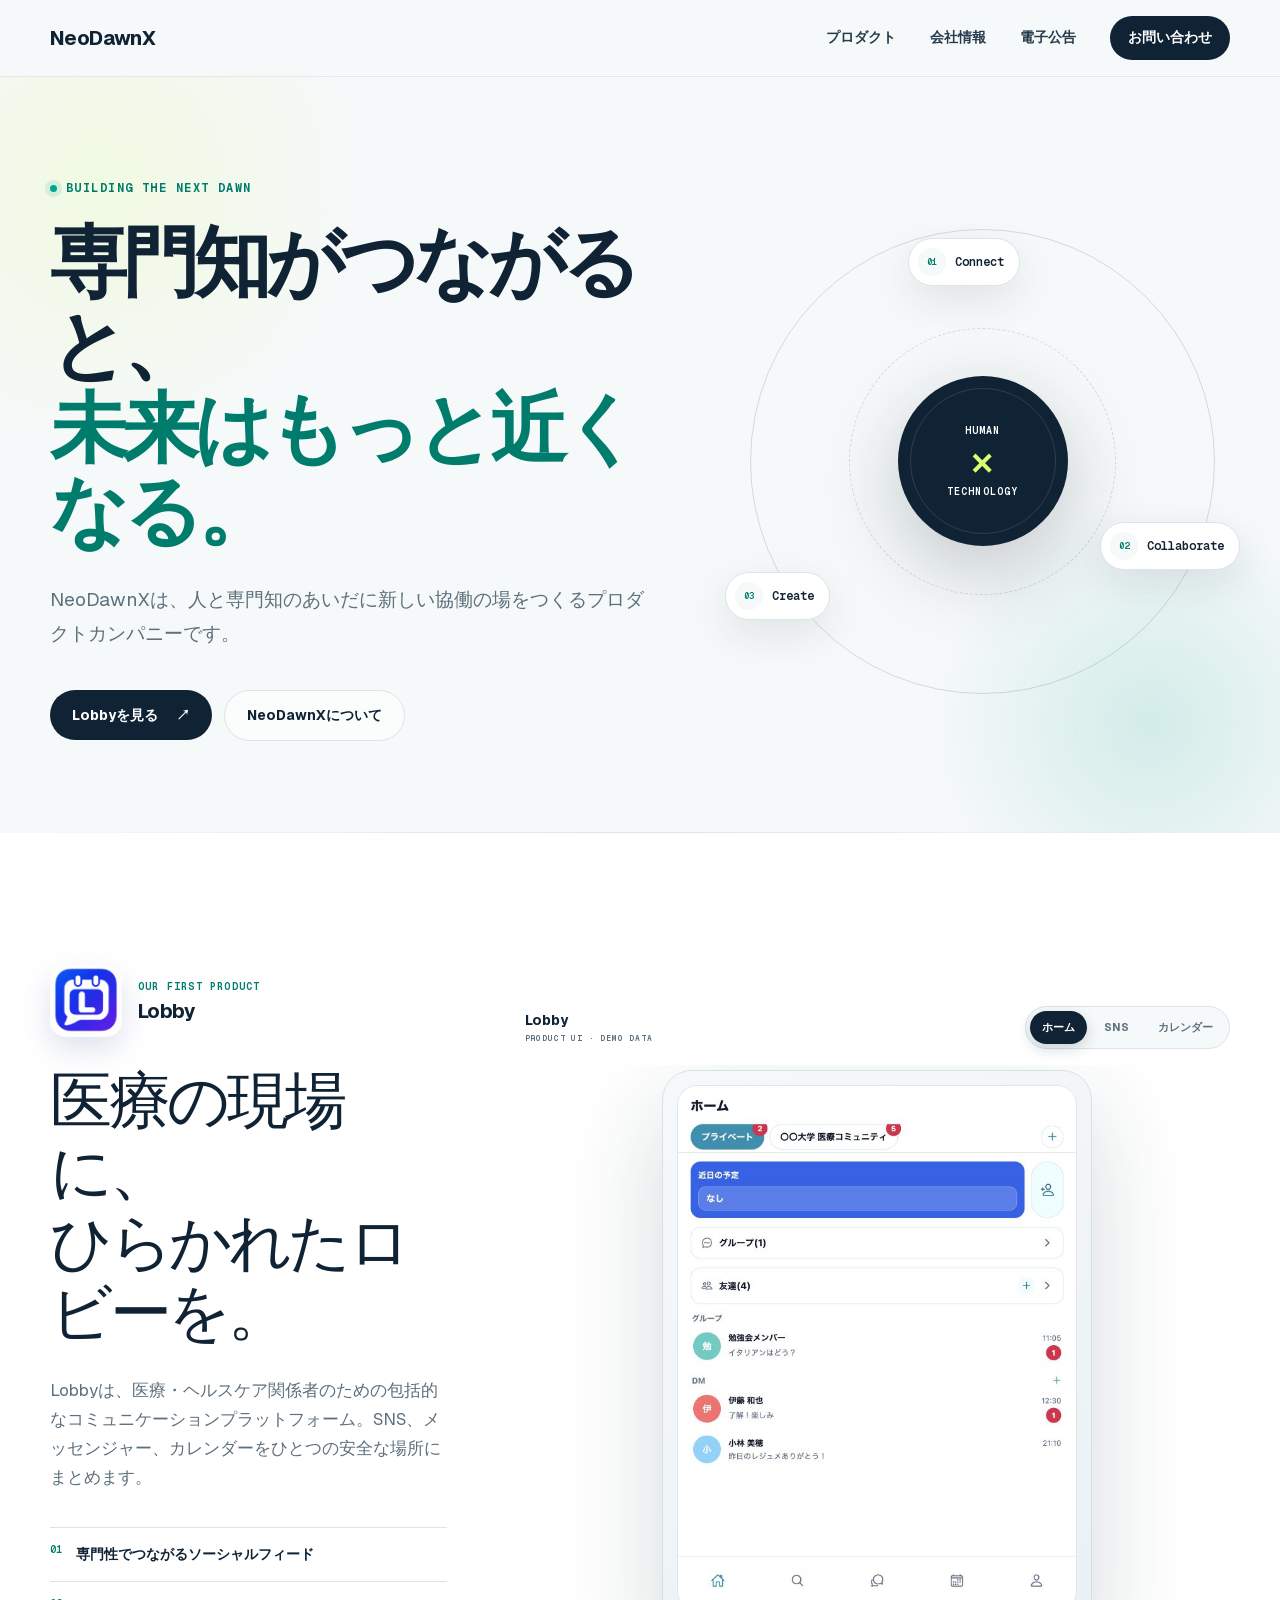
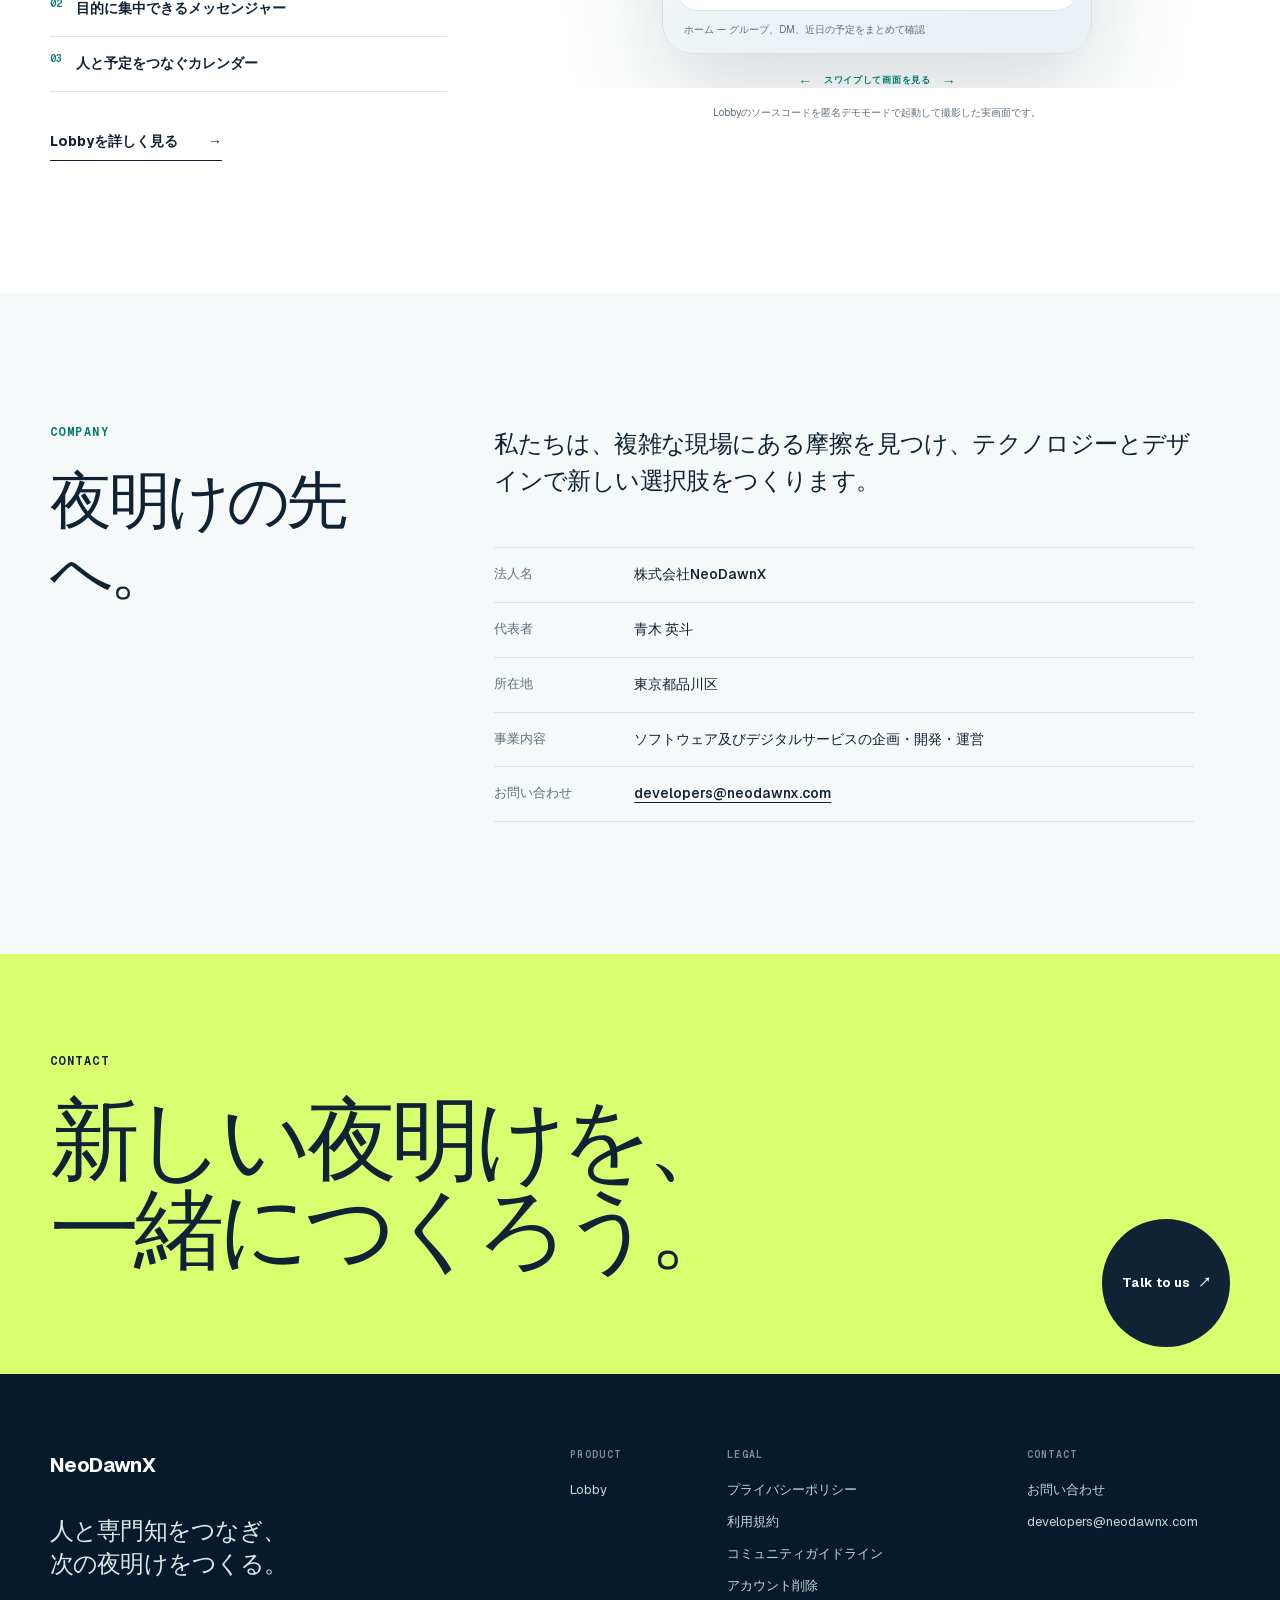
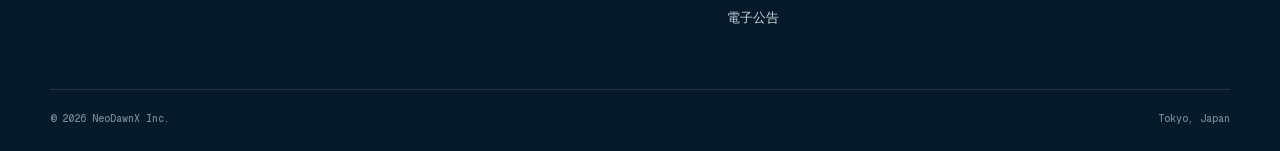
==== commit b1b7659d: "deploy: publish responsive layout fixes" ====
--- a/index.html
+++ b/index.html
@@ -1,4 +1,4 @@
-<!DOCTYPE html><html lang="ja"><head><meta charSet="utf-8"/><meta name="viewport" content="width=device-width, initial-scale=1"/><link rel="stylesheet" href="/assets/index-BKm-Yd5e.css" data-rsc-css-href="/assets/index-BKm-Yd5e.css" data-precedence="vite-rsc/importer-resources"/><link rel="modulepreload" href="/assets/layout-segment-context-Dtve6tz0.js" crossorigin=""/><link rel="modulepreload" href="/assets/rolldown-runtime-S-ySWqyJ.js" crossorigin=""/><link rel="modulepreload" href="/assets/index-BiZOtPuk.js" crossorigin=""/><link rel="modulepreload" href="/assets/framework-DjPHiq1u.js" crossorigin=""/><link rel="modulepreload" href="/assets/image-NQPggmMm.js" crossorigin=""/><link rel="modulepreload" href="/assets/LobbyUiGallery-BcCm_HYp.js" crossorigin=""/><title>NeoDawnX — 次の夜明けをつくる</title><meta name="description" content="NeoDawnXは、人と専門知のあいだに新しい協働の場をつくるプロダクトカンパニーです。"/><meta property="og:title" content="NeoDawnX — 次の夜明けをつくる"/><meta property="og:description" content="人と専門知をつなぎ、新しい協働の場をつくる。"/><meta property="og:site_name" content="NeoDawnX"/><meta property="og:type" content="website"/><meta property="og:locale" content="ja_JP"/><meta property="og:image" content="https://neodawnx.com/og.png"/><meta property="og:image:width" content="1200"/><meta property="og:image:height" content="630"/><meta property="og:image:alt" content="NeoDawnX — 次の夜明けをつくる"/><meta name="twitter:card" content="summary_large_image"/><meta name="twitter:title" content="NeoDawnX — 次の夜明けをつくる"/><meta name="twitter:description" content="人と専門知をつなぎ、新しい協働の場をつくる。"/><meta name="twitter:image" content="https://neodawnx.com/og.png"/><script>self.__VINEXT_RSC_PARAMS__={}</script><script>self.__VINEXT_RSC_NAV__={"pathname":"/","searchParams":[]}</script><link rel="modulepreload" href="/assets/index-BiZOtPuk.js" />
+<!DOCTYPE html><html lang="ja"><head><meta charSet="utf-8"/><meta name="viewport" content="width=device-width, initial-scale=1"/><link rel="stylesheet" href="/assets/index-DDoTG16M.css" data-rsc-css-href="/assets/index-DDoTG16M.css" data-precedence="vite-rsc/importer-resources"/><link rel="modulepreload" href="/assets/layout-segment-context-Dtve6tz0.js" crossorigin=""/><link rel="modulepreload" href="/assets/rolldown-runtime-S-ySWqyJ.js" crossorigin=""/><link rel="modulepreload" href="/assets/index-BiZOtPuk.js" crossorigin=""/><link rel="modulepreload" href="/assets/framework-DjPHiq1u.js" crossorigin=""/><link rel="modulepreload" href="/assets/image-NQPggmMm.js" crossorigin=""/><link rel="modulepreload" href="/assets/LobbyUiGallery-BcCm_HYp.js" crossorigin=""/><title>NeoDawnX — 次の夜明けをつくる</title><meta name="description" content="NeoDawnXは、人と専門知のあいだに新しい協働の場をつくるプロダクトカンパニーです。"/><meta property="og:title" content="NeoDawnX — 次の夜明けをつくる"/><meta property="og:description" content="人と専門知をつなぎ、新しい協働の場をつくる。"/><meta property="og:site_name" content="NeoDawnX"/><meta property="og:type" content="website"/><meta property="og:locale" content="ja_JP"/><meta property="og:image" content="https://neodawnx.com/og.png"/><meta property="og:image:width" content="1200"/><meta property="og:image:height" content="630"/><meta property="og:image:alt" content="NeoDawnX — 次の夜明けをつくる"/><meta name="twitter:card" content="summary_large_image"/><meta name="twitter:title" content="NeoDawnX — 次の夜明けをつくる"/><meta name="twitter:description" content="人と専門知をつなぎ、新しい協働の場をつくる。"/><meta name="twitter:image" content="https://neodawnx.com/og.png"/><script>self.__VINEXT_RSC_PARAMS__={}</script><script>self.__VINEXT_RSC_NAV__={"pathname":"/","searchParams":[]}</script><link rel="modulepreload" href="/assets/index-BiZOtPuk.js" />
 <link rel="preload" href="/assets/_vinext_fonts/geist-8ac0455e797f/geist-ff2310f5.woff2" as="font" type="font/woff2" crossorigin />
 <link rel="preload" href="/assets/_vinext_fonts/geist-8ac0455e797f/geist-875ccdd4.woff2" as="font" type="font/woff2" crossorigin />
 <link rel="preload" href="/assets/_vinext_fonts/geist-8ac0455e797f/geist-52306abf.woff2" as="font" type="font/woff2" crossorigin />
@@ -119,4 +119,4 @@
 
 .__variable_geist_mono_1diim1n { --font-geist-mono: 'Geist Mono', sans-serif; }
 </style>
-</head><body class="__variable_geist_0tvmz3h __variable_geist_mono_1diim1n"><header class="site-header"><div class="shell header-inner"><a href="/" class="brand" aria-label="NeoDawnX ホーム">NeoDawnX</a><nav class="desktop-nav" aria-label="メインナビゲーション"><a href="/products">プロダクト</a><a href="/#company">会社情報</a><a href="/koukoku">電子公告</a><a class="nav-cta" href="/contact">お問い合わせ</a></nav><details class="mobile-nav"><summary aria-label="メニューを開く">Menu</summary><nav aria-label="モバイルナビゲーション"><a href="/products">プロダクト</a><a href="/#company">会社情報</a><a href="/koukoku">電子公告</a><a href="/contact">お問い合わせ</a></nav></details></div></header><main><section class="hero"><div class="hero-glow hero-glow-one"></div><div class="hero-glow hero-glow-two"></div><div class="shell hero-grid"><div class="hero-copy"><p class="eyebrow"><span class="status-dot"></span>Building the next dawn</p><h1>専門知がつながると、<br/><em>未来はもっと近くなる。</em></h1><p class="hero-lead">NeoDawnXは、人と専門知のあいだに新しい協働の場をつくるプロダクトカンパニーです。</p><div class="hero-actions"><a class="button button-primary" href="/products/lobby">Lobbyを見る <span>↗</span></a><a class="button button-ghost" href="#company">NeoDawnXについて</a></div></div><div class="orbit-stage" aria-label="NeoDawnXが人と専門知をつなぐイメージ"><div class="orbit orbit-outer"></div><div class="orbit orbit-inner"></div><div class="core"><span>Human</span><strong>×</strong><span>Technology</span></div><div class="orbit-chip chip-one"><span>01</span>Connect</div><div class="orbit-chip chip-two"><span>02</span>Collaborate</div><div class="orbit-chip chip-three"><span>03</span>Create</div></div></div></section><section class="product-section"><div class="shell product-grid"><div class="section-copy"><div class="product-brand-lockup"><img src="/lobby-icon.png" alt="" width="72" height="72" loading="lazy" decoding="async" srcSet="/lobby-icon.png 72w" data-nimg="1"/><p><span>Our first product</span><strong>Lobby</strong></p></div><h2>医療の現場に、<br/>ひらかれたロビーを。</h2><p>Lobbyは、医療・ヘルスケア関係者のための包括的なコミュニケーションプラットフォーム。SNS、メッセンジャー、カレンダーをひとつの安全な場所にまとめます。</p><ul class="feature-list"><li><span>01</span>専門性でつながるソーシャルフィード</li><li><span>02</span>目的に集中できるメッセンジャー</li><li><span>03</span>人と予定をつなぐカレンダー</li></ul><a class="text-link" href="/products/lobby">Lobbyを詳しく見る <span>→</span></a></div><div class="lobby-ui-gallery" data-screen="home"><div class="lobby-ui-gallery-top"><div><strong>Lobby</strong><span>Product UI · Demo data</span></div><div class="lobby-ui-gallery-tabs" aria-label="Lobbyの画面を選択"><button type="button" aria-pressed="true">ホーム</button><button type="button" aria-pressed="false">SNS</button><button type="button" aria-pressed="false">カレンダー</button></div></div><div class="lobby-ui-gallery-stage" aria-label="Lobby実画面ギャラリー。左右にスワイプできます" tabindex="0"><div class="lobby-ui-slide"><figure class="lobby-ui-screen lobby-ui-screen-home" data-active="true" aria-hidden="false"><img src="/lobby-ui-home.jpg" alt="Lobbyアプリのホーム画面。架空の大学・人物名でグループ、ダイレクトメッセージ、予定を表示" width="632" height="833" loading="lazy" decoding="async" srcSet="/lobby-ui-home.jpg 640w, /lobby-ui-home.jpg 750w, /lobby-ui-home.jpg 828w, /lobby-ui-home.jpg 1080w, /lobby-ui-home.jpg 1200w" data-nimg="1"/><figcaption>ホーム — グループ、DM、近日の予定をまとめて確認</figcaption></figure></div><div class="lobby-ui-slide"><figure class="lobby-ui-screen lobby-ui-screen-social" data-active="false" aria-hidden="true"><img src="/lobby-ui-social.jpg" alt="LobbyアプリのSNS画面。架空の医療コミュニティによる投稿、コメント数、いいね数を表示" width="632" height="833" loading="lazy" decoding="async" srcSet="/lobby-ui-social.jpg 640w, /lobby-ui-social.jpg 750w, /lobby-ui-social.jpg 828w, /lobby-ui-social.jpg 1080w, /lobby-ui-social.jpg 1200w" data-nimg="1"/><figcaption>SNS — 組織を越えて学びや情報を共有</figcaption></figure></div><div class="lobby-ui-slide"><figure class="lobby-ui-screen lobby-ui-screen-calendar" data-active="false" aria-hidden="true"><img src="/lobby-ui-calendar.jpg" alt="Lobbyアプリのカレンダー画面。架空の大学コミュニティの会議や研修予定を月表示" width="632" height="833" loading="lazy" decoding="async" srcSet="/lobby-ui-calendar.jpg 640w, /lobby-ui-calendar.jpg 750w, /lobby-ui-calendar.jpg 828w, /lobby-ui-calendar.jpg 1080w, /lobby-ui-calendar.jpg 1200w" data-nimg="1"/><figcaption>カレンダー — 個人と組織の予定をひとつの月表示で管理</figcaption></figure></div></div><div class="lobby-ui-swipe-hint" aria-hidden="true"><span>←</span> スワイプして画面を見る <span>→</span></div><p class="lobby-ui-gallery-note">Lobbyのソースコードを匿名デモモードで起動して撮影した実画面です。</p></div></div></section><section id="company" class="company-section shell"><div><p class="eyebrow">Company</p><h2>夜明けの先へ。</h2></div><div class="company-content"><p class="company-lead">私たちは、複雑な現場にある摩擦を見つけ、テクノロジーとデザインで新しい選択肢をつくります。</p><dl><div><dt>法人名</dt><dd>株式会社NeoDawnX</dd></div><div><dt>代表者</dt><dd>青木 英斗</dd></div><div><dt>所在地</dt><dd>東京都品川区</dd></div><div><dt>事業内容</dt><dd>ソフトウェア及びデジタルサービスの企画・開発・運営</dd></div><div><dt>お問い合わせ</dt><dd><a href="mailto:developers@neodawnx.com">developers@neodawnx.com</a></dd></div></dl></div></section><section class="closing-cta"><div class="shell"><p class="eyebrow">Contact</p><h2>新しい夜明けを、<br/>一緒につくろう。</h2><a href="mailto:developers@neodawnx.com">Talk to us <span>↗</span></a></div></section></main><footer class="site-footer"><div class="shell footer-grid"><div><a href="/" class="brand brand-light">NeoDawnX</a><p class="footer-statement">人と専門知をつなぎ、<br/>次の夜明けをつくる。</p></div><div class="footer-links"><div><p class="footer-label">Product</p><a href="/products/lobby">Lobby</a></div><div><p class="footer-label">Legal</p><a href="/legal/lobby/privacy">プライバシーポリシー</a><a href="/legal/lobby/terms">利用規約</a><a href="/legal/lobby/community-guidelines">コミュニティガイドライン</a><a href="/legal/lobby/account-deletion">アカウント削除</a><a href="/koukoku">電子公告</a></div><div><p class="footer-label">Contact</p><a href="/contact">お問い合わせ</a><a href="mailto:developers@neodawnx.com">developers@neodawnx.com</a></div></div></div><div class="shell footer-bottom"><span>© <!-- -->2026<!-- --> NeoDawnX Inc.</span><span>Tokyo, Japan</span></div></footer><script id="_R_">import("/assets/index-BiZOtPuk.js")</script></body></html><script>self.__VINEXT_RSC_CHUNKS__=self.__VINEXT_RSC_CHUNKS__||[];self.__VINEXT_RSC_CHUNKS__.push("2:I[\"8c0f216c4604\",[],\"Children\",1]\n3:I[\"15c18cfaeeff\",[],\"LayoutSegmentProvider\",1]\n4:I[\"8c0f216c4604\",[],\"Slot\",1]\n5:I[\"593f344dc510\",[],\"RedirectBoundary\",1]\n:HL[\"/assets/index-BKm-Yd5e.css\",\"style\"]\n")</script><script>self.__VINEXT_RSC_CHUNKS__=self.__VINEXT_RSC_CHUNKS__||[];self.__VINEXT_RSC_CHUNKS__.push("0:{\"__route\":\"route:/\",\"__interceptionContext\":null,\"__layoutIds\":[\"layout:/\"],\"__rootLayout\":\"/\",\"page:/\":\"$L1\",\"layout:/\":[[[[\"$\",\"link\",\"css:/assets/index-BKm-Yd5e.css\",{\"rel\":\"stylesheet\",\"precedence\":\"vite-rsc/importer-resources\",\"href\":\"/assets/index-BKm-Yd5e.css\",\"data-rsc-css-href\":\"/assets/index-BKm-Yd5e.css\"}],\"$undefined\"],[\"$\",\"html\",null,{\"lang\":\"ja\",\"children\":[\"$\",\"body\",null,{\"className\":\"__variable_geist_0tvmz3h __variable_geist_mono_1diim1n\",\"children\":[\"$\",\"$L2\",null,{}]}]}]],null],\"route:/\":[[[\"$\",\"meta\",null,{\"charSet\":\"utf-8\"}],[[\"$\",\"title\",\"0\",{\"children\":\"NeoDawnX — 次の夜明けをつくる\"}],[\"$\",\"meta\",\"1\",{\"name\":\"description\",\"content\":\"NeoDawnXは、人と専門知のあいだに新しい協働の場をつくるプロダクトカンパニーです。\"}],[\"$\",\"meta\",\"2\",{\"property\":\"og:title\",\"content\":\"NeoDawnX — 次の夜明けをつくる\"}],[\"$\",\"meta\",\"3\",{\"property\":\"og:description\",\"content\":\"人と専門知をつなぎ、新しい協働の場をつくる。\"}],[\"$\",\"meta\",\"4\",{\"property\":\"og:site_name\",\"content\":\"NeoDawnX\"}],[\"$\",\"meta\",\"5\",{\"property\":\"og:type\",\"content\":\"website\"}],[\"$\",\"meta\",\"6\",{\"property\":\"og:locale\",\"content\":\"ja_JP\"}],[\"$\",\"meta\",\"7\",{\"property\":\"og:image\",\"content\":\"https://neodawnx.com/og.png\"}],[\"$\",\"meta\",\"8\",{\"property\":\"og:image:width\",\"content\":\"1200\"}],[\"$\",\"meta\",\"9\",{\"property\":\"og:image:height\",\"content\":\"630\"}],[\"$\",\"meta\",\"10\",{\"property\":\"og:image:alt\",\"content\":\"NeoDawnX — 次の夜明けをつくる\"}],[\"$\",\"meta\",\"11\",{\"name\":\"twitter:card\",\"content\":\"summary_large_image\"}],[\"$\",\"meta\",\"12\",{\"name\":\"twitter:title\",\"content\":\"NeoDawnX — 次の夜明けをつくる\"}],[\"$\",\"meta\",\"13\",{\"name\":\"twitter:description\",\"content\":\"人と専門知をつなぎ、新しい協働の場をつくる。\"}],[\"$\",\"meta\",\"14\",{\"name\":\"twitter:image\",\"content\":\"https://neodawnx.com/og.png\"}]],[[\"$\",\"meta\",\"0\",{\"name\":\"viewport\",\"content\":\"width=device-width, initial-scale=1\"}]]],[\"$\",\"$L3\",null,{\"segmentMap\":{\"children\":[]},\"children\":[\"$\",\"$L4\",null,{\"id\":\"layout:/\",\"parallelSlots\":\"$undefined\",\"children\":[\"$\",\"$L5\",null,{\"children\":[\"$\",\"$L3\",null,{\"segmentMap\":{\"children\":[]},\"children\":[\"$\",\"$L4\",null,{\"id\":\"page:/\"}]}]}]}]}]],\"__layoutFlags\":{\"layout:/\":\"s\"},\"__artifactCompatibility\":{\"schemaVersion\":1,\"graphVersion\":\"app-route-graph:4uhn5s1wvoptc\",\"deploymentVersion\":\"84a11cf2-878e-4171-9d61-734fe4648c07\",\"appElementsSchemaVersion\":1,\"rscPayloadSchemaVersion\":1,\"rootBoundaryId\":\"/\",\"renderEpoch\":null}}\n")</script><script>self.__VINEXT_RSC_CHUNKS__=self.__VINEXT_RSC_CHUNKS__||[];self.__VINEXT_RSC_CHUNKS__.push("6:I[\"9fb86276be8f\",[],\"default\",1]\n7:I[\"466d3f9df484\",[],\"LobbyUiGallery\",1]\n")</script><script>self.__VINEXT_RSC_CHUNKS__=self.__VINEXT_RSC_CHUNKS__||[];self.__VINEXT_RSC_CHUNKS__.push("1:[[\"$\",\"header\",null,{\"className\":\"site-header\",\"children\":[\"$\",\"div\",null,{\"className\":\"shell header-inner\",\"children\":[[\"$\",\"a\",null,{\"href\":\"/\",\"className\":\"brand\",\"aria-label\":\"NeoDawnX ホーム\",\"children\":\"NeoDawnX\"}],[\"$\",\"nav\",null,{\"className\":\"desktop-nav\",\"aria-label\":\"メインナビゲーション\",\"children\":[[\"$\",\"a\",null,{\"href\":\"/products\",\"children\":\"プロダクト\"}],[\"$\",\"a\",null,{\"href\":\"/#company\",\"children\":\"会社情報\"}],[\"$\",\"a\",null,{\"href\":\"/koukoku\",\"children\":\"電子公告\"}],[\"$\",\"a\",null,{\"className\":\"nav-cta\",\"href\":\"/contact\",\"children\":\"お問い合わせ\"}]]}],[\"$\",\"details\",null,{\"className\":\"mobile-nav\",\"children\":[[\"$\",\"summary\",null,{\"aria-label\":\"メニューを開く\",\"children\":\"Menu\"}],[\"$\",\"nav\",null,{\"aria-label\":\"モバイルナビゲーション\",\"children\":[[\"$\",\"a\",null,{\"href\":\"/products\",\"children\":\"プロダクト\"}],[\"$\",\"a\",null,{\"href\":\"/#company\",\"children\":\"会社情報\"}],[\"$\",\"a\",null,{\"href\":\"/koukoku\",\"children\":\"電子公告\"}],[\"$\",\"a\",null,{\"href\":\"/contact\",\"children\":\"お問い合わせ\"}]]}]]}]]}]}],[\"$\",\"main\",null,{\"children\":[[\"$\",\"section\",null,{\"className\":\"hero\",\"children\":[[\"$\",\"div\",null,{\"className\":\"hero-glow hero-glow-one\"}],[\"$\",\"div\",null,{\"className\":\"hero-glow hero-glow-two\"}],[\"$\",\"div\",null,{\"className\":\"shell hero-grid\",\"children\":[[\"$\",\"div\",null,{\"className\":\"hero-copy\",\"children\":[[\"$\",\"p\",null,{\"className\":\"eyebrow\",\"children\":[[\"$\",\"span\",null,{\"className\":\"status-dot\"}],\"Building the next dawn\"]}],[\"$\",\"h1\",null,{\"children\":[\"専門知がつながると、\",[\"$\",\"br\",null,{}],[\"$\",\"em\",null,{\"children\":\"未来はもっと近くなる。\"}]]}],[\"$\",\"p\",null,{\"className\":\"hero-lead\",\"children\":\"NeoDawnXは、人と専門知のあいだに新しい協働の場をつくるプロダクトカンパニーです。\"}],[\"$\",\"div\",null,{\"className\":\"hero-actions\",\"children\":[[\"$\",\"a\",null,{\"className\":\"button button-primary\",\"href\":\"/products/lobby\",\"children\":[\"Lobbyを見る \",[\"$\",\"span\",null,{\"children\":\"↗\"}]]}],[\"$\",\"a\",null,{\"className\":\"button button-ghost\",\"href\":\"#company\",\"children\":\"NeoDawnXについて\"}]]}]]}],[\"$\",\"div\",null,{\"className\":\"orbit-stage\",\"aria-label\":\"NeoDawnXが人と専門知をつなぐイメージ\",\"children\":[[\"$\",\"div\",null,{\"className\":\"orbit orbit-outer\"}],[\"$\",\"div\",null,{\"className\":\"orbit orbit-inner\"}],[\"$\",\"div\",null,{\"className\":\"core\",\"children\":[[\"$\",\"span\",null,{\"children\":\"Human\"}],[\"$\",\"strong\",null,{\"children\":\"×\"}],[\"$\",\"span\",null,{\"children\":\"Technology\"}]]}],[\"$\",\"div\",null,{\"className\":\"orbit-chip chip-one\",\"children\":[[\"$\",\"span\",null,{\"children\":\"01\"}],\"Connect\"]}],[\"$\",\"div\",null,{\"className\":\"orbit-chip chip-two\",\"children\":[[\"$\",\"span\",null,{\"children\":\"02\"}],\"Collaborate\"]}],[\"$\",\"div\",null,{\"className\":\"orbit-chip chip-three\",\"children\":[[\"$\",\"span\",null,{\"children\":\"03\"}],\"Create\"]}]]}]]}]]}],[\"$\",\"section\",null,{\"className\":\"product-section\",\"children\":[\"$\",\"div\",null,{\"className\":\"shell product-grid\",\"children\":[[\"$\",\"div\",null,{\"className\":\"section-copy\",\"children\":[[\"$\",\"div\",null,{\"className\":\"product-brand-lockup\",\"children\":[[\"$\",\"$L6\",null,{\"src\":\"/lobby-icon.png\",\"alt\":\"\",\"width\":\"72\",\"height\":\"72\",\"unoptimized\":true}],[\"$\",\"p\",null,{\"children\":[[\"$\",\"span\",null,{\"children\":\"Our first product\"}],[\"$\",\"strong\",null,{\"children\":\"Lobby\"}]]}]]}],[\"$\",\"h2\",null,{\"children\":[\"医療の現場に、\",[\"$\",\"br\",null,{}],\"ひらかれたロビーを。\"]}],[\"$\",\"p\",null,{\"children\":\"Lobbyは、医療・ヘルスケア関係者のための包括的なコミュニケーションプラットフォーム。SNS、メッセンジャー、カレンダーをひとつの安全な場所にまとめます。\"}],[\"$\",\"ul\",null,{\"className\":\"feature-list\",\"children\":[[\"$\",\"li\",null,{\"children\":[[\"$\",\"span\",null,{\"children\":\"01\"}],\"専門性でつながるソーシャルフィード\"]}],[\"$\",\"li\",null,{\"children\":[[\"$\",\"span\",null,{\"children\":\"02\"}],\"目的に集中できるメッセンジャー\"]}],[\"$\",\"li\",null,{\"children\":[[\"$\",\"span\",null,{\"children\":\"03\"}],\"人と予定をつなぐカレンダー\"]}]]}],[\"$\",\"a\",null,{\"className\":\"text-link\",\"href\":\"/products/lobby\",\"children\":[\"Lobbyを詳しく見る \",[\"$\",\"span\",null,{\"children\":\"→\"}]]}]]}],[\"$\",\"$L7\",null,{}]]}]}],[\"$\",\"section\",null,{\"id\":\"company\",\"className\":\"company-section shell\",\"children\":[[\"$\",\"div\",null,{\"children\":[[\"$\",\"p\",null,{\"className\":\"eyebrow\",\"children\":\"Company\"}],[\"$\",\"h2\",null,{\"children\":\"夜明けの先へ。\"}]]}],[\"$\",\"div\",null,{\"className\":\"company-content\",\"children\":[[\"$\",\"p\",null,{\"className\":\"company-lead\",\"children\":\"私たちは、複雑な現場にある摩擦を見つけ、テクノロジーとデザインで新しい選択肢をつくります。\"}],[\"$\",\"dl\",null,{\"children\":[[\"$\",\"div\",null,{\"children\":[[\"$\",\"dt\",null,{\"children\":\"法人名\"}],[\"$\",\"dd\",null,{\"children\":\"株式会社NeoDawnX\"}]]}],[\"$\",\"div\",null,{\"children\":[[\"$\",\"dt\",null,{\"children\":\"代表者\"}],[\"$\",\"dd\",null,{\"children\":\"青木 英斗\"}]]}],[\"$\",\"div\",null,{\"children\":[[\"$\",\"dt\",null,{\"children\":\"所在地\"}],[\"$\",\"dd\",null,{\"children\":\"東京都品川区\"}]]}],[\"$\",\"div\",null,{\"children\":[[\"$\",\"dt\",null,{\"children\":\"事業内容\"}],[\"$\",\"dd\",null,{\"children\":\"ソフトウェア及びデジタルサービスの企画・開発・運営\"}]]}],[\"$\",\"div\",null,{\"children\":[[\"$\",\"dt\",null,{\"children\":\"お問い合わせ\"}],[\"$\",\"dd\",null,{\"children\":[\"$\",\"a\",null,{\"href\":\"mailto:developers@neodawnx.com\",\"children\":\"developers@neodawnx.com\"}]}]]}]]}]]}]]}],[\"$\",\"section\",null,{\"className\":\"closing-cta\",\"children\":[\"$\",\"div\",null,{\"className\":\"shell\",\"children\":[[\"$\",\"p\",null,{\"className\":\"eyebrow\",\"children\":\"Contact\"}],[\"$\",\"h2\",null,{\"children\":[\"新しい夜明けを、\",[\"$\",\"br\",null,{}],\"一緒につくろう。\"]}],[\"$\",\"a\",null,{\"href\":\"mailto:developers@neodawnx.com\",\"children\":[\"Talk to us \",[\"$\",\"span\",null,{\"children\":\"↗\"}]]}]]}]}]]}],\"$L8\"]\n")</script><script>self.__VINEXT_RSC_CHUNKS__=self.__VINEXT_RSC_CHUNKS__||[];self.__VINEXT_RSC_CHUNKS__.push("8:[\"$\",\"footer\",null,{\"className\":\"site-footer\",\"children\":[[\"$\",\"div\",null,{\"className\":\"shell footer-grid\",\"children\":[[\"$\",\"div\",null,{\"children\":[[\"$\",\"a\",null,{\"href\":\"/\",\"className\":\"brand brand-light\",\"children\":\"NeoDawnX\"}],[\"$\",\"p\",null,{\"className\":\"footer-statement\",\"children\":[\"人と専門知をつなぎ、\",[\"$\",\"br\",null,{}],\"次の夜明けをつくる。\"]}]]}],[\"$\",\"div\",null,{\"className\":\"footer-links\",\"children\":[[\"$\",\"div\",null,{\"children\":[[\"$\",\"p\",null,{\"className\":\"footer-label\",\"children\":\"Product\"}],[\"$\",\"a\",null,{\"href\":\"/products/lobby\",\"children\":\"Lobby\"}]]}],[\"$\",\"div\",null,{\"children\":[[\"$\",\"p\",null,{\"className\":\"footer-label\",\"children\":\"Legal\"}],[\"$\",\"a\",null,{\"href\":\"/legal/lobby/privacy\",\"children\":\"プライバシーポリシー\"}],[\"$\",\"a\",null,{\"href\":\"/legal/lobby/terms\",\"children\":\"利用規約\"}],[\"$\",\"a\",null,{\"href\":\"/legal/lobby/community-guidelines\",\"children\":\"コミュニティガイドライン\"}],[\"$\",\"a\",null,{\"href\":\"/legal/lobby/account-deletion\",\"children\":\"アカウント削除\"}],[\"$\",\"a\",null,{\"href\":\"/koukoku\",\"children\":\"電子公告\"}]]}],[\"$\",\"div\",null,{\"children\":[[\"$\",\"p\",null,{\"className\":\"footer-label\",\"children\":\"Contact\"}],[\"$\",\"a\",null,{\"href\":\"/contact\",\"children\":\"お問い合わせ\"}],[\"$\",\"a\",null,{\"href\":\"mailto:developers@neodawnx.com\",\"children\":\"developers@neodawnx.com\"}]]}]]}]]}],[\"$\",\"div\",null,{\"className\":\"shell footer-bottom\",\"children\":[[\"$\",\"span\",null,{\"children\":[\"© \",2026,\" NeoDawnX Inc.\"]}],[\"$\",\"span\",null,{\"children\":\"Tokyo, Japan\"}]]}]]}]\n")</script><script>self.__VINEXT_RSC_DONE__=true</script>+</head><body class="__variable_geist_0tvmz3h __variable_geist_mono_1diim1n"><header class="site-header"><div class="shell header-inner"><a href="/" class="brand" aria-label="NeoDawnX ホーム">NeoDawnX</a><nav class="desktop-nav" aria-label="メインナビゲーション"><a href="/products">プロダクト</a><a href="/#company">会社情報</a><a href="/koukoku">電子公告</a><a class="nav-cta" href="/contact">お問い合わせ</a></nav><details class="mobile-nav"><summary aria-label="メニューを開く">Menu</summary><nav aria-label="モバイルナビゲーション"><a href="/products">プロダクト</a><a href="/#company">会社情報</a><a href="/koukoku">電子公告</a><a href="/contact">お問い合わせ</a></nav></details></div></header><main><section class="hero"><div class="hero-glow hero-glow-one"></div><div class="hero-glow hero-glow-two"></div><div class="shell hero-grid"><div class="hero-copy"><p class="eyebrow"><span class="status-dot"></span>Building the next dawn</p><h1>専門知がつながると、<br/><em>未来はもっと近くなる。</em></h1><p class="hero-lead">NeoDawnXは、人と専門知のあいだに新しい協働の場をつくるプロダクトカンパニーです。</p><div class="hero-actions"><a class="button button-primary" href="/products/lobby">Lobbyを見る <span>↗</span></a><a class="button button-ghost" href="#company">NeoDawnXについて</a></div></div><div class="orbit-stage" aria-label="NeoDawnXが人と専門知をつなぐイメージ"><div class="orbit orbit-outer"></div><div class="orbit orbit-inner"></div><div class="core"><span>Human</span><strong>×</strong><span>Technology</span></div><div class="orbit-chip chip-one"><span>01</span>Connect</div><div class="orbit-chip chip-two"><span>02</span>Collaborate</div><div class="orbit-chip chip-three"><span>03</span>Create</div></div></div></section><section class="product-section"><div class="shell product-grid"><div class="section-copy"><div class="product-brand-lockup"><img src="/lobby-icon.png" alt="" width="72" height="72" loading="lazy" decoding="async" srcSet="/lobby-icon.png 72w" data-nimg="1"/><p><span>Our first product</span><strong>Lobby</strong></p></div><h2>医療の現場に、<br/>ひらかれたロビーを。</h2><p>Lobbyは、医療・ヘルスケア関係者のための包括的なコミュニケーションプラットフォーム。SNS、メッセンジャー、カレンダーをひとつの安全な場所にまとめます。</p><ul class="feature-list"><li><span>01</span>専門性でつながるソーシャルフィード</li><li><span>02</span>目的に集中できるメッセンジャー</li><li><span>03</span>人と予定をつなぐカレンダー</li></ul><a class="text-link" href="/products/lobby">Lobbyを詳しく見る <span>→</span></a></div><div class="lobby-ui-gallery" data-screen="home"><div class="lobby-ui-gallery-top"><div><strong>Lobby</strong><span>Product UI · Demo data</span></div><div class="lobby-ui-gallery-tabs" aria-label="Lobbyの画面を選択"><button type="button" aria-pressed="true">ホーム</button><button type="button" aria-pressed="false">SNS</button><button type="button" aria-pressed="false">カレンダー</button></div></div><div class="lobby-ui-gallery-stage" aria-label="Lobby実画面ギャラリー。左右にスワイプできます" tabindex="0"><div class="lobby-ui-slide"><figure class="lobby-ui-screen lobby-ui-screen-home" data-active="true" aria-hidden="false"><img src="/lobby-ui-home.jpg" alt="Lobbyアプリのホーム画面。架空の大学・人物名でグループ、ダイレクトメッセージ、予定を表示" width="632" height="833" loading="lazy" decoding="async" srcSet="/lobby-ui-home.jpg 640w, /lobby-ui-home.jpg 750w, /lobby-ui-home.jpg 828w, /lobby-ui-home.jpg 1080w, /lobby-ui-home.jpg 1200w" data-nimg="1"/><figcaption>ホーム — グループ、DM、近日の予定をまとめて確認</figcaption></figure></div><div class="lobby-ui-slide"><figure class="lobby-ui-screen lobby-ui-screen-social" data-active="false" aria-hidden="true"><img src="/lobby-ui-social.jpg" alt="LobbyアプリのSNS画面。架空の医療コミュニティによる投稿、コメント数、いいね数を表示" width="632" height="833" loading="lazy" decoding="async" srcSet="/lobby-ui-social.jpg 640w, /lobby-ui-social.jpg 750w, /lobby-ui-social.jpg 828w, /lobby-ui-social.jpg 1080w, /lobby-ui-social.jpg 1200w" data-nimg="1"/><figcaption>SNS — 組織を越えて学びや情報を共有</figcaption></figure></div><div class="lobby-ui-slide"><figure class="lobby-ui-screen lobby-ui-screen-calendar" data-active="false" aria-hidden="true"><img src="/lobby-ui-calendar.jpg" alt="Lobbyアプリのカレンダー画面。架空の大学コミュニティの会議や研修予定を月表示" width="632" height="833" loading="lazy" decoding="async" srcSet="/lobby-ui-calendar.jpg 640w, /lobby-ui-calendar.jpg 750w, /lobby-ui-calendar.jpg 828w, /lobby-ui-calendar.jpg 1080w, /lobby-ui-calendar.jpg 1200w" data-nimg="1"/><figcaption>カレンダー — 個人と組織の予定をひとつの月表示で管理</figcaption></figure></div></div><div class="lobby-ui-swipe-hint" aria-hidden="true"><span>←</span> スワイプして画面を見る <span>→</span></div><p class="lobby-ui-gallery-note">Lobbyのソースコードを匿名デモモードで起動して撮影した実画面です。</p></div></div></section><section id="company" class="company-section shell"><div><p class="eyebrow">Company</p><h2>夜明けの先へ。</h2></div><div class="company-content"><p class="company-lead">私たちは、複雑な現場にある摩擦を見つけ、テクノロジーとデザインで新しい選択肢をつくります。</p><dl><div><dt>法人名</dt><dd>株式会社NeoDawnX</dd></div><div><dt>代表者</dt><dd>青木 英斗</dd></div><div><dt>所在地</dt><dd>東京都品川区</dd></div><div><dt>事業内容</dt><dd>ソフトウェア及びデジタルサービスの企画・開発・運営</dd></div><div><dt>お問い合わせ</dt><dd><a href="mailto:developers@neodawnx.com">developers@neodawnx.com</a></dd></div></dl></div></section><section class="closing-cta"><div class="shell"><p class="eyebrow">Contact</p><h2>新しい夜明けを、<br/>一緒につくろう。</h2><a href="mailto:developers@neodawnx.com">Talk to us <span>↗</span></a></div></section></main><footer class="site-footer"><div class="shell footer-grid"><div><a href="/" class="brand brand-light">NeoDawnX</a><p class="footer-statement">人と専門知をつなぎ、<br/>次の夜明けをつくる。</p></div><div class="footer-links"><div><p class="footer-label">Product</p><a href="/products/lobby">Lobby</a></div><div><p class="footer-label">Legal</p><a href="/legal/lobby/privacy">プライバシーポリシー</a><a href="/legal/lobby/terms">利用規約</a><a href="/legal/lobby/community-guidelines">コミュニティガイドライン</a><a href="/legal/lobby/account-deletion">アカウント削除</a><a href="/koukoku">電子公告</a></div><div><p class="footer-label">Contact</p><a href="/contact">お問い合わせ</a><a href="mailto:developers@neodawnx.com">developers@neodawnx.com</a></div></div></div><div class="shell footer-bottom"><span>© <!-- -->2026<!-- --> NeoDawnX Inc.</span><span>Tokyo, Japan</span></div></footer><script id="_R_">import("/assets/index-BiZOtPuk.js")</script></body></html><script>self.__VINEXT_RSC_CHUNKS__=self.__VINEXT_RSC_CHUNKS__||[];self.__VINEXT_RSC_CHUNKS__.push("2:I[\"8c0f216c4604\",[],\"Children\",1]\n3:I[\"15c18cfaeeff\",[],\"LayoutSegmentProvider\",1]\n4:I[\"8c0f216c4604\",[],\"Slot\",1]\n5:I[\"593f344dc510\",[],\"RedirectBoundary\",1]\n:HL[\"/assets/index-DDoTG16M.css\",\"style\"]\n")</script><script>self.__VINEXT_RSC_CHUNKS__=self.__VINEXT_RSC_CHUNKS__||[];self.__VINEXT_RSC_CHUNKS__.push("0:{\"__route\":\"route:/\",\"__interceptionContext\":null,\"__layoutIds\":[\"layout:/\"],\"__rootLayout\":\"/\",\"page:/\":\"$L1\",\"layout:/\":[[[[\"$\",\"link\",\"css:/assets/index-DDoTG16M.css\",{\"rel\":\"stylesheet\",\"precedence\":\"vite-rsc/importer-resources\",\"href\":\"/assets/index-DDoTG16M.css\",\"data-rsc-css-href\":\"/assets/index-DDoTG16M.css\"}],\"$undefined\"],[\"$\",\"html\",null,{\"lang\":\"ja\",\"children\":[\"$\",\"body\",null,{\"className\":\"__variable_geist_0tvmz3h __variable_geist_mono_1diim1n\",\"children\":[\"$\",\"$L2\",null,{}]}]}]],null],\"route:/\":[[[\"$\",\"meta\",null,{\"charSet\":\"utf-8\"}],[[\"$\",\"title\",\"0\",{\"children\":\"NeoDawnX — 次の夜明けをつくる\"}],[\"$\",\"meta\",\"1\",{\"name\":\"description\",\"content\":\"NeoDawnXは、人と専門知のあいだに新しい協働の場をつくるプロダクトカンパニーです。\"}],[\"$\",\"meta\",\"2\",{\"property\":\"og:title\",\"content\":\"NeoDawnX — 次の夜明けをつくる\"}],[\"$\",\"meta\",\"3\",{\"property\":\"og:description\",\"content\":\"人と専門知をつなぎ、新しい協働の場をつくる。\"}],[\"$\",\"meta\",\"4\",{\"property\":\"og:site_name\",\"content\":\"NeoDawnX\"}],[\"$\",\"meta\",\"5\",{\"property\":\"og:type\",\"content\":\"website\"}],[\"$\",\"meta\",\"6\",{\"property\":\"og:locale\",\"content\":\"ja_JP\"}],[\"$\",\"meta\",\"7\",{\"property\":\"og:image\",\"content\":\"https://neodawnx.com/og.png\"}],[\"$\",\"meta\",\"8\",{\"property\":\"og:image:width\",\"content\":\"1200\"}],[\"$\",\"meta\",\"9\",{\"property\":\"og:image:height\",\"content\":\"630\"}],[\"$\",\"meta\",\"10\",{\"property\":\"og:image:alt\",\"content\":\"NeoDawnX — 次の夜明けをつくる\"}],[\"$\",\"meta\",\"11\",{\"name\":\"twitter:card\",\"content\":\"summary_large_image\"}],[\"$\",\"meta\",\"12\",{\"name\":\"twitter:title\",\"content\":\"NeoDawnX — 次の夜明けをつくる\"}],[\"$\",\"meta\",\"13\",{\"name\":\"twitter:description\",\"content\":\"人と専門知をつなぎ、新しい協働の場をつくる。\"}],[\"$\",\"meta\",\"14\",{\"name\":\"twitter:image\",\"content\":\"https://neodawnx.com/og.png\"}]],[[\"$\",\"meta\",\"0\",{\"name\":\"viewport\",\"content\":\"width=device-width, initial-scale=1\"}]]],[\"$\",\"$L3\",null,{\"segmentMap\":{\"children\":[]},\"children\":[\"$\",\"$L4\",null,{\"id\":\"layout:/\",\"parallelSlots\":\"$undefined\",\"children\":[\"$\",\"$L5\",null,{\"children\":[\"$\",\"$L3\",null,{\"segmentMap\":{\"children\":[]},\"children\":[\"$\",\"$L4\",null,{\"id\":\"page:/\"}]}]}]}]}]],\"__layoutFlags\":{\"layout:/\":\"s\"},\"__artifactCompatibility\":{\"schemaVersion\":1,\"graphVersion\":\"app-route-graph:4uhn5s1wvoptc\",\"deploymentVersion\":\"36161f4d-62d2-43b8-8368-66ce74e550e9\",\"appElementsSchemaVersion\":1,\"rscPayloadSchemaVersion\":1,\"rootBoundaryId\":\"/\",\"renderEpoch\":null}}\n")</script><script>self.__VINEXT_RSC_CHUNKS__=self.__VINEXT_RSC_CHUNKS__||[];self.__VINEXT_RSC_CHUNKS__.push("6:I[\"9fb86276be8f\",[],\"default\",1]\n7:I[\"466d3f9df484\",[],\"LobbyUiGallery\",1]\n")</script><script>self.__VINEXT_RSC_CHUNKS__=self.__VINEXT_RSC_CHUNKS__||[];self.__VINEXT_RSC_CHUNKS__.push("1:[[\"$\",\"header\",null,{\"className\":\"site-header\",\"children\":[\"$\",\"div\",null,{\"className\":\"shell header-inner\",\"children\":[[\"$\",\"a\",null,{\"href\":\"/\",\"className\":\"brand\",\"aria-label\":\"NeoDawnX ホーム\",\"children\":\"NeoDawnX\"}],[\"$\",\"nav\",null,{\"className\":\"desktop-nav\",\"aria-label\":\"メインナビゲーション\",\"children\":[[\"$\",\"a\",null,{\"href\":\"/products\",\"children\":\"プロダクト\"}],[\"$\",\"a\",null,{\"href\":\"/#company\",\"children\":\"会社情報\"}],[\"$\",\"a\",null,{\"href\":\"/koukoku\",\"children\":\"電子公告\"}],[\"$\",\"a\",null,{\"className\":\"nav-cta\",\"href\":\"/contact\",\"children\":\"お問い合わせ\"}]]}],[\"$\",\"details\",null,{\"className\":\"mobile-nav\",\"children\":[[\"$\",\"summary\",null,{\"aria-label\":\"メニューを開く\",\"children\":\"Menu\"}],[\"$\",\"nav\",null,{\"aria-label\":\"モバイルナビゲーション\",\"children\":[[\"$\",\"a\",null,{\"href\":\"/products\",\"children\":\"プロダクト\"}],[\"$\",\"a\",null,{\"href\":\"/#company\",\"children\":\"会社情報\"}],[\"$\",\"a\",null,{\"href\":\"/koukoku\",\"children\":\"電子公告\"}],[\"$\",\"a\",null,{\"href\":\"/contact\",\"children\":\"お問い合わせ\"}]]}]]}]]}]}],[\"$\",\"main\",null,{\"children\":[[\"$\",\"section\",null,{\"className\":\"hero\",\"children\":[[\"$\",\"div\",null,{\"className\":\"hero-glow hero-glow-one\"}],[\"$\",\"div\",null,{\"className\":\"hero-glow hero-glow-two\"}],[\"$\",\"div\",null,{\"className\":\"shell hero-grid\",\"children\":[[\"$\",\"div\",null,{\"className\":\"hero-copy\",\"children\":[[\"$\",\"p\",null,{\"className\":\"eyebrow\",\"children\":[[\"$\",\"span\",null,{\"className\":\"status-dot\"}],\"Building the next dawn\"]}],[\"$\",\"h1\",null,{\"children\":[\"専門知がつながると、\",[\"$\",\"br\",null,{}],[\"$\",\"em\",null,{\"children\":\"未来はもっと近くなる。\"}]]}],[\"$\",\"p\",null,{\"className\":\"hero-lead\",\"children\":\"NeoDawnXは、人と専門知のあいだに新しい協働の場をつくるプロダクトカンパニーです。\"}],[\"$\",\"div\",null,{\"className\":\"hero-actions\",\"children\":[[\"$\",\"a\",null,{\"className\":\"button button-primary\",\"href\":\"/products/lobby\",\"children\":[\"Lobbyを見る \",[\"$\",\"span\",null,{\"children\":\"↗\"}]]}],[\"$\",\"a\",null,{\"className\":\"button button-ghost\",\"href\":\"#company\",\"children\":\"NeoDawnXについて\"}]]}]]}],[\"$\",\"div\",null,{\"className\":\"orbit-stage\",\"aria-label\":\"NeoDawnXが人と専門知をつなぐイメージ\",\"children\":[[\"$\",\"div\",null,{\"className\":\"orbit orbit-outer\"}],[\"$\",\"div\",null,{\"className\":\"orbit orbit-inner\"}],[\"$\",\"div\",null,{\"className\":\"core\",\"children\":[[\"$\",\"span\",null,{\"children\":\"Human\"}],[\"$\",\"strong\",null,{\"children\":\"×\"}],[\"$\",\"span\",null,{\"children\":\"Technology\"}]]}],[\"$\",\"div\",null,{\"className\":\"orbit-chip chip-one\",\"children\":[[\"$\",\"span\",null,{\"children\":\"01\"}],\"Connect\"]}],[\"$\",\"div\",null,{\"className\":\"orbit-chip chip-two\",\"children\":[[\"$\",\"span\",null,{\"children\":\"02\"}],\"Collaborate\"]}],[\"$\",\"div\",null,{\"className\":\"orbit-chip chip-three\",\"children\":[[\"$\",\"span\",null,{\"children\":\"03\"}],\"Create\"]}]]}]]}]]}],[\"$\",\"section\",null,{\"className\":\"product-section\",\"children\":[\"$\",\"div\",null,{\"className\":\"shell product-grid\",\"children\":[[\"$\",\"div\",null,{\"className\":\"section-copy\",\"children\":[[\"$\",\"div\",null,{\"className\":\"product-brand-lockup\",\"children\":[[\"$\",\"$L6\",null,{\"src\":\"/lobby-icon.png\",\"alt\":\"\",\"width\":\"72\",\"height\":\"72\",\"unoptimized\":true}],[\"$\",\"p\",null,{\"children\":[[\"$\",\"span\",null,{\"children\":\"Our first product\"}],[\"$\",\"strong\",null,{\"children\":\"Lobby\"}]]}]]}],[\"$\",\"h2\",null,{\"children\":[\"医療の現場に、\",[\"$\",\"br\",null,{}],\"ひらかれたロビーを。\"]}],[\"$\",\"p\",null,{\"children\":\"Lobbyは、医療・ヘルスケア関係者のための包括的なコミュニケーションプラットフォーム。SNS、メッセンジャー、カレンダーをひとつの安全な場所にまとめます。\"}],[\"$\",\"ul\",null,{\"className\":\"feature-list\",\"children\":[[\"$\",\"li\",null,{\"children\":[[\"$\",\"span\",null,{\"children\":\"01\"}],\"専門性でつながるソーシャルフィード\"]}],[\"$\",\"li\",null,{\"children\":[[\"$\",\"span\",null,{\"children\":\"02\"}],\"目的に集中できるメッセンジャー\"]}],[\"$\",\"li\",null,{\"children\":[[\"$\",\"span\",null,{\"children\":\"03\"}],\"人と予定をつなぐカレンダー\"]}]]}],[\"$\",\"a\",null,{\"className\":\"text-link\",\"href\":\"/products/lobby\",\"children\":[\"Lobbyを詳しく見る \",[\"$\",\"span\",null,{\"children\":\"→\"}]]}]]}],[\"$\",\"$L7\",null,{}]]}]}],[\"$\",\"section\",null,{\"id\":\"company\",\"className\":\"company-section shell\",\"children\":[[\"$\",\"div\",null,{\"children\":[[\"$\",\"p\",null,{\"className\":\"eyebrow\",\"children\":\"Company\"}],[\"$\",\"h2\",null,{\"children\":\"夜明けの先へ。\"}]]}],[\"$\",\"div\",null,{\"className\":\"company-content\",\"children\":[[\"$\",\"p\",null,{\"className\":\"company-lead\",\"children\":\"私たちは、複雑な現場にある摩擦を見つけ、テクノロジーとデザインで新しい選択肢をつくります。\"}],[\"$\",\"dl\",null,{\"children\":[[\"$\",\"div\",null,{\"children\":[[\"$\",\"dt\",null,{\"children\":\"法人名\"}],[\"$\",\"dd\",null,{\"children\":\"株式会社NeoDawnX\"}]]}],[\"$\",\"div\",null,{\"children\":[[\"$\",\"dt\",null,{\"children\":\"代表者\"}],[\"$\",\"dd\",null,{\"children\":\"青木 英斗\"}]]}],[\"$\",\"div\",null,{\"children\":[[\"$\",\"dt\",null,{\"children\":\"所在地\"}],[\"$\",\"dd\",null,{\"children\":\"東京都品川区\"}]]}],[\"$\",\"div\",null,{\"children\":[[\"$\",\"dt\",null,{\"children\":\"事業内容\"}],[\"$\",\"dd\",null,{\"children\":\"ソフトウェア及びデジタルサービスの企画・開発・運営\"}]]}],[\"$\",\"div\",null,{\"children\":[[\"$\",\"dt\",null,{\"children\":\"お問い合わせ\"}],[\"$\",\"dd\",null,{\"children\":[\"$\",\"a\",null,{\"href\":\"mailto:developers@neodawnx.com\",\"children\":\"developers@neodawnx.com\"}]}]]}]]}]]}]]}],[\"$\",\"section\",null,{\"className\":\"closing-cta\",\"children\":[\"$\",\"div\",null,{\"className\":\"shell\",\"children\":[[\"$\",\"p\",null,{\"className\":\"eyebrow\",\"children\":\"Contact\"}],[\"$\",\"h2\",null,{\"children\":[\"新しい夜明けを、\",[\"$\",\"br\",null,{}],\"一緒につくろう。\"]}],[\"$\",\"a\",null,{\"href\":\"mailto:developers@neodawnx.com\",\"children\":[\"Talk to us \",[\"$\",\"span\",null,{\"children\":\"↗\"}]]}]]}]}]]}],\"$L8\"]\n")</script><script>self.__VINEXT_RSC_CHUNKS__=self.__VINEXT_RSC_CHUNKS__||[];self.__VINEXT_RSC_CHUNKS__.push("8:[\"$\",\"footer\",null,{\"className\":\"site-footer\",\"children\":[[\"$\",\"div\",null,{\"className\":\"shell footer-grid\",\"children\":[[\"$\",\"div\",null,{\"children\":[[\"$\",\"a\",null,{\"href\":\"/\",\"className\":\"brand brand-light\",\"children\":\"NeoDawnX\"}],[\"$\",\"p\",null,{\"className\":\"footer-statement\",\"children\":[\"人と専門知をつなぎ、\",[\"$\",\"br\",null,{}],\"次の夜明けをつくる。\"]}]]}],[\"$\",\"div\",null,{\"className\":\"footer-links\",\"children\":[[\"$\",\"div\",null,{\"children\":[[\"$\",\"p\",null,{\"className\":\"footer-label\",\"children\":\"Product\"}],[\"$\",\"a\",null,{\"href\":\"/products/lobby\",\"children\":\"Lobby\"}]]}],[\"$\",\"div\",null,{\"children\":[[\"$\",\"p\",null,{\"className\":\"footer-label\",\"children\":\"Legal\"}],[\"$\",\"a\",null,{\"href\":\"/legal/lobby/privacy\",\"children\":\"プライバシーポリシー\"}],[\"$\",\"a\",null,{\"href\":\"/legal/lobby/terms\",\"children\":\"利用規約\"}],[\"$\",\"a\",null,{\"href\":\"/legal/lobby/community-guidelines\",\"children\":\"コミュニティガイドライン\"}],[\"$\",\"a\",null,{\"href\":\"/legal/lobby/account-deletion\",\"children\":\"アカウント削除\"}],[\"$\",\"a\",null,{\"href\":\"/koukoku\",\"children\":\"電子公告\"}]]}],[\"$\",\"div\",null,{\"children\":[[\"$\",\"p\",null,{\"className\":\"footer-label\",\"children\":\"Contact\"}],[\"$\",\"a\",null,{\"href\":\"/contact\",\"children\":\"お問い合わせ\"}],[\"$\",\"a\",null,{\"href\":\"mailto:developers@neodawnx.com\",\"children\":\"developers@neodawnx.com\"}]]}]]}]]}],[\"$\",\"div\",null,{\"className\":\"shell footer-bottom\",\"children\":[[\"$\",\"span\",null,{\"children\":[\"© \",2026,\" NeoDawnX Inc.\"]}],[\"$\",\"span\",null,{\"children\":\"Tokyo, Japan\"}]]}]]}]\n")</script><script>self.__VINEXT_RSC_DONE__=true</script>
--- a/assets/index-DDoTG16M.css
+++ b/assets/index-DDoTG16M.css
@@ -0,0 +1,2 @@
+/*! tailwindcss v4.2.1 | MIT License | https://tailwindcss.com */
+@layer theme{:root,:host{--font-sans:ui-sans-serif, system-ui, sans-serif, "Apple Color Emoji", "Segoe UI Emoji", "Segoe UI Symbol", "Noto Color Emoji";--font-mono:ui-monospace, SFMono-Regular, Menlo, Monaco, Consolas, "Liberation Mono", "Courier New", monospace;--spacing:.25rem;--default-font-family:var(--font-sans);--default-mono-font-family:var(--font-mono)}}@layer base{*,:after,:before,::backdrop{box-sizing:border-box;border:0 solid;margin:0;padding:0}::file-selector-button{box-sizing:border-box;border:0 solid;margin:0;padding:0}html,:host{-webkit-text-size-adjust:100%;tab-size:4;line-height:1.5;font-family:var(--default-font-family,ui-sans-serif, system-ui, sans-serif, "Apple Color Emoji", "Segoe UI Emoji", "Segoe UI Symbol", "Noto Color Emoji");font-feature-settings:var(--default-font-feature-settings,normal);font-variation-settings:var(--default-font-variation-settings,normal);-webkit-tap-highlight-color:transparent}hr{height:0;color:inherit;border-top-width:1px}abbr:where([title]){-webkit-text-decoration:underline dotted;text-decoration:underline dotted}h1,h2,h3,h4,h5,h6{font-size:inherit;font-weight:inherit}a{color:inherit;-webkit-text-decoration:inherit;-webkit-text-decoration:inherit;-webkit-text-decoration:inherit;-webkit-text-decoration:inherit;text-decoration:inherit}b,strong{font-weight:bolder}code,kbd,samp,pre{font-family:var(--default-mono-font-family,ui-monospace, SFMono-Regular, Menlo, Monaco, Consolas, "Liberation Mono", "Courier New", monospace);font-feature-settings:var(--default-mono-font-feature-settings,normal);font-variation-settings:var(--default-mono-font-variation-settings,normal);font-size:1em}small{font-size:80%}sub,sup{vertical-align:baseline;font-size:75%;line-height:0;position:relative}sub{bottom:-.25em}sup{top:-.5em}table{text-indent:0;border-color:inherit;border-collapse:collapse}:-moz-focusring{outline:auto}progress{vertical-align:baseline}summary{display:list-item}ol,ul,menu{list-style:none}img,svg,video,canvas,audio,iframe,embed,object{vertical-align:middle;display:block}img,video{max-width:100%;height:auto}button,input,select,optgroup,textarea{font:inherit;font-feature-settings:inherit;font-variation-settings:inherit;letter-spacing:inherit;color:inherit;opacity:1;background-color:#0000;border-radius:0}::file-selector-button{font:inherit;font-feature-settings:inherit;font-variation-settings:inherit;letter-spacing:inherit;color:inherit;opacity:1;background-color:#0000;border-radius:0}:where(select:is([multiple],[size])) optgroup{font-weight:bolder}:where(select:is([multiple],[size])) optgroup option{padding-inline-start:20px}::file-selector-button{margin-inline-end:4px}::placeholder{opacity:1}@supports (not ((-webkit-appearance:-apple-pay-button))) or (contain-intrinsic-size:1px){::placeholder{color:currentColor}@supports (color:color-mix(in lab, red, red)){::placeholder{color:color-mix(in oklab, currentcolor 50%, transparent)}}}textarea{resize:vertical}::-webkit-search-decoration{-webkit-appearance:none}::-webkit-date-and-time-value{min-height:1lh;text-align:inherit}::-webkit-datetime-edit{display:inline-flex}::-webkit-datetime-edit-fields-wrapper{padding:0}::-webkit-datetime-edit{padding-block:0}::-webkit-datetime-edit-year-field{padding-block:0}::-webkit-datetime-edit-month-field{padding-block:0}::-webkit-datetime-edit-day-field{padding-block:0}::-webkit-datetime-edit-hour-field{padding-block:0}::-webkit-datetime-edit-minute-field{padding-block:0}::-webkit-datetime-edit-second-field{padding-block:0}::-webkit-datetime-edit-millisecond-field{padding-block:0}::-webkit-datetime-edit-meridiem-field{padding-block:0}::-webkit-calendar-picker-indicator{line-height:1}:-moz-ui-invalid{box-shadow:none}button,input:where([type=button],[type=reset],[type=submit]){appearance:button}::file-selector-button{appearance:button}::-webkit-inner-spin-button{height:auto}::-webkit-outer-spin-button{height:auto}[hidden]:where(:not([hidden=until-found])){display:none!important}}@layer components;@layer utilities{.static{position:static}.start{inset-inline-start:var(--spacing)}.contents{display:contents}.table{display:table}}:root{--ink:#102335;--ink-2:#263b4b;--muted:#5d707d;--line:#dbe4e8;--paper:#f6f9f9;--white:#fff;--teal:#00a58f;--teal-dark:#007c6d;--acid:#d9ff70;--navy:#071a2c}*{box-sizing:border-box}html{scroll-behavior:auto}body{--font-sans:var(--font-geist-sans),"Hiragino Sans","Yu Gothic",sans-serif;--font-mono:var(--font-geist-mono),monospace;background:var(--paper);color:var(--ink);font-family:var(--font-sans);-webkit-font-smoothing:antialiased;margin:0;font-size:16px;line-height:1.7}a{color:inherit;text-decoration:none}button,input,textarea,select{font:inherit}::selection{background:var(--acid);color:var(--ink)}.shell{width:min(1180px,100% - 48px);margin:0 auto}.site-header{z-index:40;-webkit-backdrop-filter:blur(18px);backdrop-filter:blur(18px);background:#f6f9f9e0;border-bottom:1px solid #10233514;position:sticky;top:0}.header-inner{justify-content:space-between;align-items:center;height:76px;display:flex}.brand{letter-spacing:-.03em;align-items:center;font-size:20px;font-weight:720;display:inline-flex}.desktop-nav{align-items:center;gap:34px;font-size:14px;font-weight:600;display:flex}.desktop-nav a:not(.nav-cta){color:var(--ink-2)}.desktop-nav a:hover{color:var(--teal-dark)}.nav-cta{background:var(--ink);color:#fff;border-radius:999px;padding:10px 18px}.mobile-nav{display:none;position:relative}.mobile-nav summary{font:600 13px var(--font-mono);border:1px solid var(--line);cursor:pointer;border-radius:999px;padding:8px 13px;list-style:none}.mobile-nav summary::-webkit-details-marker{display:none}.mobile-nav nav{border:1px solid var(--line);background:#fff;border-radius:18px;min-width:220px;padding:12px;display:grid;position:absolute;top:48px;right:0;box-shadow:0 20px 50px #091f2d24}.mobile-nav nav a{border-radius:10px;padding:12px}.mobile-nav nav a:hover{background:var(--paper)}.hero{align-items:center;min-height:720px;padding:104px 0 92px;display:flex;position:relative;overflow:hidden}.hero:after{content:"";background:linear-gradient(90deg,transparent,var(--line),transparent);height:1px;position:absolute;inset:auto 0 0}.hero-grid{z-index:2;grid-template-columns:1.1fr .9fr;align-items:center;gap:80px;display:grid;position:relative}.eyebrow{font:650 12px/1.2 var(--font-mono);letter-spacing:.12em;text-transform:uppercase;color:var(--teal-dark);align-items:center;gap:9px;margin:0 0 26px;display:flex}.status-dot{background:var(--teal);border-radius:50%;width:7px;height:7px;box-shadow:0 0 0 5px #00a58f1f}.hero h1,.lobby-hero h1{letter-spacing:-.065em;max-width:760px;margin:0;font-size:clamp(48px,6vw,78px);font-weight:710;line-height:1.08}.hero h1 em,.lobby-hero h1 em{color:var(--teal-dark);font-style:normal}.hero-lead{color:var(--muted);max-width:600px;margin:30px 0 0;font-size:19px;line-height:1.8}.hero-actions{flex-wrap:wrap;align-items:center;gap:12px;margin-top:38px;display:flex}.button{border-radius:999px;justify-content:center;align-items:center;gap:18px;min-height:50px;padding:13px 22px;font-size:14px;font-weight:700;transition:transform .2s,background .2s,color .2s;display:inline-flex}.button:hover{transform:translateY(-2px)}.button-primary{background:var(--ink);color:#fff}.button-primary:hover{background:var(--teal-dark)}.button-ghost{border:1px solid var(--line);background:#fff9}.hero-glow{filter:blur(1px);border-radius:50%;position:absolute}.hero-glow-one{background:radial-gradient(circle,#d9ff702b,#0000 68%);width:540px;height:540px;top:-160px;left:-170px}.hero-glow-two{background:radial-gradient(circle,#00a58f24,#0000 68%);width:460px;height:460px;bottom:-120px;right:-100px}.orbit-stage{aspect-ratio:1;place-items:center;width:min(500px,100%);margin:auto;display:grid;position:relative}.orbit{border:1px solid #10233526;border-radius:50%;position:absolute}.orbit-outer{inset:3%}.orbit-inner{border-style:dashed;animation:30s linear infinite spin;inset:23%}.core{background:var(--ink);color:#fff;width:170px;height:170px;font:600 10px var(--font-mono);letter-spacing:.12em;text-transform:uppercase;border-radius:50%;flex-direction:column;justify-content:center;align-items:center;display:flex;position:relative;box-shadow:0 25px 80px #071a2c38}.core:after{content:"";border:1px solid #ffffff1f;border-radius:50%;position:absolute;inset:12px}.core strong{color:var(--acid);font-size:44px;font-weight:500;line-height:1.1}.orbit-chip{border:1px solid var(--line);font:600 12px var(--font-mono);background:#fff;border-radius:999px;align-items:center;gap:9px;padding:9px 15px 9px 9px;display:flex;position:absolute;box-shadow:0 14px 40px #0f2a361a}.orbit-chip span{background:var(--paper);width:28px;height:28px;color:var(--teal-dark);border-radius:50%;place-items:center;font-size:9px;display:grid}.chip-one{top:5%;left:35%}.chip-two{bottom:28%;right:-2%}.chip-three{bottom:18%;left:-2%}@keyframes spin{to{transform:rotate(360deg)}}.product-section{background:#fff;padding:132px 0}.product-grid{grid-template-columns:.72fr 1.28fr;align-items:center;gap:78px;display:grid}.product-brand-lockup{align-items:center;gap:16px;margin:0 0 28px;display:flex}.product-brand-lockup img{object-fit:cover;border-radius:22%;width:72px;height:72px;display:block;box-shadow:0 12px 28px #4c5ea62e}.product-brand-lockup p{margin:0;line-height:1.1;display:grid}.product-brand-lockup span{font:650 10px var(--font-mono);letter-spacing:.12em;text-transform:uppercase;color:var(--teal-dark)}.product-brand-lockup strong{letter-spacing:-.03em;margin-top:7px;font-size:20px}.section-copy h2,.company-section h2,.lobby-intro h2,.safety-section h2{letter-spacing:-.055em;margin:0 0 28px;font-size:clamp(38px,5vw,62px);line-height:1.14}.section-copy>p:not(.eyebrow){color:var(--muted);font-size:17px}.feature-list{border-top:1px solid var(--line);margin:35px 0;padding:0;list-style:none}.feature-list li{border-bottom:1px solid var(--line);gap:14px;padding:15px 0;font-size:14px;font-weight:600;display:flex}.feature-list span{font:600 10px var(--font-mono);color:var(--teal-dark)}.text-link{border-bottom:1px solid var(--ink);align-items:center;gap:30px;padding-bottom:6px;font-size:14px;font-weight:700;display:inline-flex}.app-window{background:#f8fbfb;border:1px solid #d7e0e3;border-radius:24px;overflow:hidden;transform:rotate(.8deg);box-shadow:0 30px 90px #14323e26}.window-top{border-bottom:1px solid var(--line);background:#fff;align-items:center;gap:6px;height:47px;padding:0 17px;display:flex}.window-top>span{background:#ccd6d9;border-radius:50%;width:7px;height:7px}.window-top b{margin-left:12px;font-size:11px}.window-body{grid-template-columns:60px 1fr 155px;min-height:510px;display:grid}.mock-sidebar{background:var(--ink);flex-direction:column;align-items:center;gap:21px;padding:18px 0;display:flex}.mock-logo{background:var(--acid);border-radius:9px;place-items:center;width:29px;height:29px;font-weight:800;display:grid}.mock-sidebar i{border:1px solid #ffffff61;border-radius:5px;width:16px;height:16px;display:block}.mock-sidebar i.active{background:var(--teal);border-color:var(--teal)}.mock-avatar{background:#acc1c7;border-radius:50%;width:26px;height:26px;margin-top:auto}.mock-main{padding:24px}.mock-head{justify-content:space-between;align-items:center;display:flex}.mock-head small,.mock-user small,.mock-event small{color:#81949b;font-size:8px;display:block}.mock-head strong{font-size:17px}.mock-head button{background:var(--ink);color:#fff;border:0;border-radius:99px;padding:8px 12px;font-size:8px}.mock-stories{gap:9px;margin:20px 0;display:flex}.mock-stories span{background:linear-gradient(135deg,#a2d9d2,#d9ff70);border:3px solid #fff;border-radius:50%;width:35px;height:35px;box-shadow:0 0 0 1px #d5e1e4}.mock-card{background:#fff;border:1px solid #e1e8ea;border-radius:15px;padding:16px}.mock-user{align-items:center;gap:9px;display:flex}.mock-user i{background:#bdd6d3;border-radius:50%;width:27px;height:27px}.mock-user b{font-size:9px;display:block}.mock-card h3{margin:14px 0 4px;font-size:14px}.mock-card p{color:#71858d;margin:0 0 13px;font-size:9px}.mock-image{background:linear-gradient(135deg,var(--ink),#134a57);height:170px;color:var(--acid);border-radius:11px;align-items:flex-end;padding:17px;display:flex}.mock-image span{letter-spacing:-.04em;font-size:21px;font-weight:750;line-height:1.05}.mock-panel{border-left:1px solid var(--line);background:#fff;padding:24px 14px}.mock-panel>small{font:600 7px var(--font-mono);letter-spacing:.12em;color:#72858c;margin:3px 0 14px;display:block}.mock-event{align-items:center;gap:10px;margin-bottom:16px;display:flex}.mock-event>b{width:28px;height:32px;color:var(--teal-dark);background:#e8f4f2;border-radius:8px;place-items:center;font-size:11px;display:grid}.mock-event>span{font-size:8px;font-weight:650}.mock-people{flex-wrap:wrap;gap:7px;display:flex}.mock-people i{background:#c3d7da;border-radius:50%;width:25px;height:25px}.mock-people i:nth-child(2){background:#d9ff70}.mock-people i:nth-child(3){background:#9bcac5}.company-section{grid-template-columns:.65fr 1.35fr;gap:90px;padding:132px 0;display:grid}.company-content{max-width:700px}.company-lead{letter-spacing:-.025em;margin:0 0 48px;font-size:24px;line-height:1.55}.company-content dl{border-top:1px solid var(--line);margin:0}.company-content dl>div,.notice-company>div{border-bottom:1px solid var(--line);grid-template-columns:140px 1fr;padding:15px 0;display:grid}dt{color:var(--muted);font-size:13px}dd{margin:0;font-size:14px;font-weight:550}.company-content a{text-underline-offset:4px;text-decoration:underline}.closing-cta{background:var(--acid);padding:100px 0}.closing-cta .eyebrow{color:var(--ink)}.closing-cta h2{letter-spacing:-.065em;margin:0;font-size:clamp(48px,7vw,90px);line-height:1}.closing-cta a{float:right;background:var(--ink);color:#fff;border-radius:50%;justify-content:center;align-items:center;gap:8px;width:128px;height:128px;margin-top:-55px;font-size:13px;font-weight:700;transition:transform .25s;display:flex}.closing-cta a:hover{transform:rotate(5deg)scale(1.04)}.site-footer{background:var(--navy);color:#dce8ea;padding:74px 0 26px}.brand-light{color:#fff}.footer-grid{grid-template-columns:.8fr 1.2fr;gap:80px;display:grid}.footer-statement{letter-spacing:-.035em;margin:32px 0;font-size:24px;line-height:1.4}.footer-links{grid-template-columns:.6fr 1.3fr 1fr;gap:35px;display:grid}.footer-links>div{flex-direction:column;align-items:flex-start;gap:10px;display:flex}.footer-label{font:600 10px var(--font-mono);letter-spacing:.13em;color:#78929b;text-transform:uppercase;margin:0 0 8px}.footer-links a{color:#c7d6da;font-size:13px}.footer-links a:hover{color:var(--acid)}.footer-bottom{color:#718890;font:500 10px var(--font-mono);border-top:1px solid #ffffff1a;justify-content:space-between;margin-top:60px;padding-top:22px;display:flex}.lobby-hero{background:var(--navy);color:#fff;padding:105px 0 110px;overflow:hidden}.lobby-hero .eyebrow{color:#73dbc9}.lobby-hero-grid{grid-template-columns:1.15fr .85fr;align-items:center;gap:70px;display:grid}.lobby-hero h1 em{color:#73dbc9}.lobby-hero .hero-lead{color:#aec1c7}.lobby-hero .button-primary{background:var(--acid);color:var(--ink)}.lobby-icon-stage{aspect-ratio:1;place-items:center;width:min(440px,94%);margin:auto;display:grid;position:relative}.lobby-icon-stage:before{content:"";filter:blur(22px);background:radial-gradient(circle,#7d90ff40,#0000 70%);border-radius:50%;position:absolute;inset:14%}.lobby-icon-stage img{object-fit:cover;z-index:2;border-radius:22%;width:68%;height:68%;display:block;position:relative;box-shadow:0 34px 90px #0000006b}.lobby-icon-orbit{border:1px solid #ffffff21;border-radius:50%;position:absolute}.lobby-icon-orbit-outer{inset:0}.lobby-icon-orbit-inner{border-style:dashed;border-color:#94a3ff52;animation:34s linear infinite spin;inset:11%}.lobby-icon-note{z-index:3;font:600 9px var(--font-mono);letter-spacing:.08em;color:#dbe3ff;white-space:nowrap;background:#071a2cd1;border:1px solid #ffffff26;border-radius:999px;padding:9px 13px;position:absolute;bottom:6%;right:-2%;box-shadow:0 12px 35px #0003}.lobby-intro{text-align:center;padding:120px 0 70px}.lobby-intro .eyebrow{justify-content:center}.lobby-intro p:last-child{max-width:680px;color:var(--muted);margin:0 auto;font-size:18px}.feature-panels{grid-template-columns:repeat(3,1fr);gap:14px;padding-bottom:130px;display:grid}.feature-panel{border-radius:24px;min-height:390px;padding:26px;position:relative;overflow:hidden}.feature-number{font:600 10px var(--font-mono);opacity:.6}.feature-icon{background:#ffffffb8;border-radius:15px;place-items:center;width:48px;height:48px;margin:42px 0 20px;font-size:22px;display:grid}.feature-panel h3{letter-spacing:-.045em;margin:0 0 10px;font-size:32px}.feature-panel>p{max-width:300px;font-size:14px;line-height:1.7}.feature-social{background:#d9f1ed}.feature-message{background:#e7efbf}.feature-calendar{background:#dfe9ee}.mini-feed{background:#fff;border-radius:14px;grid-template-columns:36px 1fr;gap:7px;height:70px;padding:13px;display:grid;position:absolute;bottom:22px;left:26px;right:26px}.mini-feed i{background:#acd2cd;border-radius:50%;grid-row:1/3;width:36px;height:36px}.mini-feed span{background:#dbe5e7;border-radius:9px;height:8px}.mini-feed span:last-child{width:55%}.mini-chat{gap:8px;display:grid;position:absolute;bottom:25px;left:26px;right:26px}.mini-chat span{background:#fff;border-radius:14px 14px 14px 3px;width:65%;padding:9px 12px;font-size:9px}.mini-chat span:last-child{background:var(--ink);color:#fff;border-radius:14px 14px 3px;justify-self:end;width:auto}.mini-calendar{background:#fff;border-radius:15px;align-items:center;gap:12px;padding:12px;display:flex;position:absolute;bottom:25px;left:26px;right:26px}.mini-calendar b{background:var(--ink);width:42px;height:42px;color:var(--acid);border-radius:12px;place-items:center;display:grid}.mini-calendar span{font-size:10px;font-weight:700}.mini-calendar small{color:var(--muted);display:block}.safety-section{background:#fff;padding:120px 0}.safety-grid{grid-template-columns:1fr 1fr;gap:100px;display:grid}.safety-grid>div:last-child>p{color:var(--muted);margin-top:40px;font-size:17px}.safety-links{border-top:1px solid var(--line);margin-top:35px}.safety-links a{border-bottom:1px solid var(--line);justify-content:space-between;padding:15px 0;font-size:14px;font-weight:700;display:flex}.product-legal{color:var(--muted);justify-content:space-between;gap:30px;padding:30px 0 70px;font-size:12px;display:flex}.product-legal a{color:var(--ink);font-weight:700}.products-hero{border-bottom:1px solid var(--line);padding:100px 0 82px}.products-hero h1{letter-spacing:-.065em;max-width:900px;margin:0;font-size:clamp(48px,7vw,78px);line-height:1.08}.products-hero>div>p:last-child{max-width:620px;color:var(--muted);margin:28px 0 0;font-size:18px}.products-list{padding:76px 0 130px}.product-card{border:1px solid var(--line);background:#fff;border-radius:28px;grid-template-columns:minmax(300px,.78fr) 1.22fr;min-height:520px;transition:transform .25s,box-shadow .25s;display:grid;overflow:hidden}.product-card:hover{transform:translateY(-4px);box-shadow:0 28px 80px #14323e21}.product-card-visual{background:linear-gradient(150deg,#e8edff,#f8f9ff);place-items:center;padding:70px;display:grid}.product-card-visual img{border-radius:22%;width:min(320px,100%);height:auto;display:block;box-shadow:0 28px 70px #46549c3d}.product-card-copy{flex-direction:column;justify-content:center;align-items:flex-start;padding:70px;display:flex}.product-card-copy>p{font:600 10px var(--font-mono);letter-spacing:.1em;text-transform:uppercase;color:var(--teal-dark);margin:0 0 35px}.product-card-copy>p span{margin-right:16px}.product-card h2{letter-spacing:-.06em;margin:0;font-size:64px;line-height:1}.product-card-copy>strong{letter-spacing:-.025em;margin-top:20px;font-size:22px}.product-card-description{max-width:560px;color:var(--muted);margin-top:20px;font-size:15px}.product-card-link{border-bottom:1px solid var(--ink);align-items:center;gap:35px;margin-top:38px;padding-bottom:6px;font-size:14px;font-weight:700;display:inline-flex}.product-card-link b{font-size:17px}.legal-hero{border-bottom:1px solid var(--line);padding:80px 0 52px}.breadcrumbs{color:var(--muted);gap:9px;margin-bottom:45px;font-size:11px;display:flex}.breadcrumbs a{text-underline-offset:3px;text-decoration:underline}.legal-hero h1{letter-spacing:-.055em;margin:0;font-size:clamp(42px,6vw,68px);line-height:1.1}.legal-lead{color:var(--muted);max-width:630px;margin:24px 0 0;font-size:18px}.legal-layout{grid-template-columns:minmax(0,780px) 1fr;padding:66px 0 120px;display:grid}.legal-article{grid-column:1}.legal-article h2{letter-spacing:-.03em;margin:58px 0 18px;padding-top:8px;font-size:25px;line-height:1.35}.legal-article h2:first-child{margin-top:0}.legal-article h3{margin:34px 0 12px;font-size:18px}.legal-article p,.legal-article li{color:var(--ink-2);font-size:15px;line-height:1.9}.legal-article ul,.legal-article ol{margin:14px 0 24px;padding-left:1.5em}.legal-article li+li{margin-top:7px}.contact-card{border:1px solid var(--line);background:#fff;border-radius:18px;flex-direction:column;margin:25px 0;padding:22px;display:flex}.contact-card span{font:600 10px var(--font-mono);letter-spacing:.1em;color:var(--muted);text-transform:uppercase}.contact-card a{color:var(--teal-dark);margin-top:5px;font-size:20px;font-weight:700}.notice-status{border:1px solid var(--line);background:#fff;border-radius:20px;align-items:flex-start;gap:20px;padding:28px;display:flex}.notice-status>span{background:var(--teal);border-radius:50%;width:12px;height:12px;margin-top:11px;box-shadow:0 0 0 7px #00a58f1a}.notice-status h2{margin:0 0 7px;padding:0;font-size:22px}.notice-status p{margin:0}.notice-company{border-top:1px solid var(--line);margin:0}.notice-company dd{overflow-wrap:anywhere;min-width:0}@media (width<=900px){.desktop-nav{display:none}.mobile-nav{display:block}.hero{min-height:auto;padding:75px 0}.hero-grid,.product-grid,.company-section,.lobby-hero-grid,.safety-grid,.product-card{grid-template-columns:1fr}.hero-grid{gap:45px}.orbit-stage{width:min(440px,100%)}.product-grid{gap:60px}.company-section{gap:25px}.footer-grid,.feature-panels{grid-template-columns:1fr}.feature-panel{min-height:350px}.legal-layout{grid-template-columns:1fr}.window-body{grid-template-columns:50px 1fr}.mock-panel{display:none}.product-card-visual{padding:65px}.product-card-copy{padding:55px}}@media (width<=640px){.shell{width:min(100% - 32px,1180px)}.header-inner{height:66px}.hero h1,.lobby-hero h1{font-size:45px}.hero-lead{font-size:17px}.orbit-chip{font-size:10px}.core{width:135px;height:135px;font-size:8px}.core strong{font-size:36px}.product-section,.company-section,.safety-section{padding:88px 0}.product-grid{gap:42px}.product-brand-lockup img{width:64px;height:64px}.window-body{min-height:420px}.mock-main{padding:16px}.mock-image{height:130px}.company-lead{font-size:20px}.company-content dl>div,.notice-company>div{grid-template-columns:100px 1fr}.closing-cta{padding:80px 0}.closing-cta h2{font-size:53px}.closing-cta a{float:none;border-radius:999px;width:auto;height:50px;margin:35px 0 0}.footer-grid{gap:40px}.footer-links{grid-template-columns:1fr 1fr}.footer-links>div:last-child{grid-column:1/-1}.lobby-hero{padding:75px 0 90px}.lobby-icon-stage{width:min(390px,100%);margin-top:24px}.lobby-icon-note{font-size:8px;bottom:4%;right:2%}.lobby-intro{padding:85px 0 50px}.feature-panels{padding-bottom:90px}.safety-grid{gap:25px}.product-legal{flex-direction:column}.products-hero{padding:70px 0 55px}.products-hero h1{font-size:44px}.products-list{padding:40px 0 88px}.product-card{border-radius:22px;min-height:auto}.product-card-visual{padding:42px}.product-card-visual img{width:min(250px,80%)}.product-card-copy{padding:36px 28px 42px}.product-card-copy>p{margin-bottom:26px}.product-card h2{font-size:50px}.product-card-copy>strong{font-size:19px}.legal-hero{padding:55px 0 35px}.breadcrumbs{margin-bottom:30px}.legal-layout{padding:45px 0 85px}.legal-article h2{margin-top:45px;font-size:22px}.contact-card a{word-break:break-all;font-size:15px}}.lobby-ui-gallery{width:100%;margin:0 auto}.lobby-ui-gallery-top{justify-content:space-between;align-items:center;gap:16px;margin-bottom:16px;display:flex}.lobby-ui-gallery-top>div:first-child{line-height:1.2;display:grid}.lobby-ui-gallery-top strong{letter-spacing:-.02em;font-size:14px}.lobby-ui-gallery-top span{font:600 8px var(--font-mono);letter-spacing:.1em;text-transform:uppercase;color:var(--muted);margin-top:4px}.lobby-ui-gallery-tabs{border:1px solid var(--line);background:var(--paper);border-radius:999px;gap:5px;padding:4px;display:flex}.lobby-ui-gallery-tabs button{color:var(--muted);cursor:pointer;background:0 0;border:0;border-radius:999px;padding:7px 12px;font-size:11px;font-weight:700}.lobby-ui-gallery-tabs button[aria-pressed=true]{background:var(--ink);color:#fff;box-shadow:0 5px 14px #1023352e}.lobby-ui-gallery-stage{place-items:center;display:grid}.lobby-ui-screen{background:linear-gradient(145deg,#f6f9fb,#eaf0f4);border:1px solid #d7e0e3;border-radius:30px;margin:0;padding:14px;display:none;box-shadow:0 36px 100px #14323e2e}.lobby-ui-screen[data-active=true]{display:block}.lobby-ui-screen-home{width:min(430px,100%);transform:rotate(.8deg)}.lobby-ui-screen-calendar{width:100%;transform:rotate(-.35deg)}.lobby-ui-screen img{background:#fff;border:1px solid #dfe6eb;border-radius:20px;width:100%;height:auto;display:block}.lobby-ui-screen figcaption{color:var(--muted);margin:11px 7px 1px;font-size:10px;line-height:1.55}.lobby-ui-gallery-note{text-align:center;color:var(--muted);margin:15px 0 0;font-size:10px;line-height:1.55}@media (width<=640px){.lobby-ui-gallery-top{flex-direction:column;align-items:flex-start}.lobby-ui-gallery-tabs{width:100%}.lobby-ui-gallery-tabs button{flex:1}.lobby-ui-screen{border-radius:24px;padding:10px}.lobby-ui-screen img{border-radius:16px}}.feature-panel{flex-direction:column;display:flex}.feature-panel>p{margin:0 0 26px}.feature-panel .mini-feed,.feature-panel .mini-chat,.feature-panel .mini-calendar{flex:none;width:100%;margin-top:auto;position:static;inset:auto}.feature-panel .mini-chat span{width:fit-content;max-width:78%;padding:11px 14px;line-height:1.45}.feature-panel .mini-chat span:last-child{width:fit-content;max-width:78%}@media (width<=900px){.feature-panel{min-height:410px}.feature-panel .mini-chat span{padding:12px 15px;font-size:12px}}@media (width<=640px){.feature-panel{min-height:390px}.feature-panel .mini-chat span{max-width:86%}}.lobby-product-showcase{grid-template-columns:minmax(240px,.56fr) minmax(0,1.44fr);align-items:start;gap:72px;padding:15px 0 130px;display:grid}.lobby-product-showcase-copy{position:sticky;top:112px}.lobby-product-showcase-copy h2{letter-spacing:-.05em;margin:0;font-size:clamp(34px,4vw,52px);line-height:1.16}.lobby-product-showcase-copy>p:last-child{color:var(--muted);margin:24px 0 0;font-size:15px;line-height:1.8}.lobby-product-showcase .lobby-ui-gallery{max-width:820px}@media (width<=900px){.lobby-product-showcase{grid-template-columns:1fr;gap:46px;padding-bottom:100px}.lobby-product-showcase-copy{max-width:620px;position:static}}@media (width<=640px){.lobby-product-showcase{gap:34px;padding:0 0 82px}.lobby-product-showcase-copy h2{font-size:36px}}.lobby-ui-gallery-stage{place-items:unset;scroll-snap-type:x mandatory;scrollbar-width:none;overscroll-behavior-inline:contain;border-radius:32px;display:flex;overflow:auto hidden}.lobby-ui-gallery-stage::-webkit-scrollbar{display:none}.lobby-ui-slide{scroll-snap-align:start;scroll-snap-stop:always;flex:0 0 100%;place-items:start center;min-width:0;padding:5px 0 34px;display:grid}.lobby-ui-screen,.lobby-ui-screen[data-active=true]{opacity:.7;width:min(430px,100% - 24px);transition:opacity .2s;display:block;transform:none}.lobby-ui-screen[data-active=true]{opacity:1}.lobby-ui-screen-home,.lobby-ui-screen-social,.lobby-ui-screen-calendar{width:min(430px,100% - 24px);transform:none}.lobby-ui-swipe-hint{color:var(--teal-dark);font:650 9px var(--font-mono);letter-spacing:.08em;justify-content:center;align-items:center;gap:11px;margin-top:-16px;display:flex}.lobby-ui-swipe-hint span{font-size:14px}.feature-panel .mini-feed{height:auto;padding:14px;display:block}.feature-panel .mini-feed .mini-feed-author{align-items:center;gap:9px;display:flex}.feature-panel .mini-feed .mini-feed-author>i{flex:none;grid-row:auto;width:30px;height:30px}.feature-panel .mini-feed .mini-feed-author>span{background:0 0;width:auto;height:auto;display:grid}.feature-panel .mini-feed .mini-feed-author b{font-size:9px;line-height:1.3}.feature-panel .mini-feed .mini-feed-author small{color:var(--muted);font-size:7px}.feature-panel .mini-feed>p{margin:10px 0 8px;font-size:9px;line-height:1.45}.feature-panel .mini-feed .mini-feed-meta{color:var(--muted);gap:13px;display:flex}.feature-panel .mini-feed .mini-feed-meta span{background:0 0;width:auto;height:auto;font-size:7px}.contact-page{padding:80px 0 120px}.contact-page-intro{max-width:700px}.contact-page-intro h2{letter-spacing:-.055em;margin:0;font-size:clamp(34px,5vw,58px);line-height:1.16}.contact-page-intro p{color:var(--muted);margin:25px 0 0;font-size:16px}.contact-options{grid-template-columns:1fr 1fr;gap:16px;margin-top:55px;display:grid}.contact-options article{border:1px solid var(--line);background:#fff;border-radius:24px;flex-direction:column;min-height:300px;padding:30px;display:flex}.contact-options article>span{font:650 10px var(--font-mono);color:var(--teal-dark)}.contact-options h3{letter-spacing:-.04em;margin:45px 0 12px;font-size:28px}.contact-options p{color:var(--muted);margin:0;font-size:14px}.contact-options a{border-bottom:1px solid var(--ink);justify-content:space-between;align-items:center;margin-top:auto;padding-top:30px;padding-bottom:7px;font-size:14px;font-weight:750;display:flex}.contact-options a b{font-size:18px}.contact-direct{background:var(--ink);color:#fff;border-radius:18px;justify-content:space-between;align-items:center;gap:20px;margin-top:20px;padding:24px 28px;display:flex}.contact-direct span{font:600 9px var(--font-mono);letter-spacing:.1em;text-transform:uppercase;color:#9fb1b8}.contact-direct a{color:var(--acid);font-size:18px;font-weight:700}@media (width<=900px){.contact-options{grid-template-columns:1fr}.contact-options article{min-height:270px}}@media (width<=640px){.lobby-ui-gallery-tabs button{padding:8px 10px}.lobby-ui-screen,.lobby-ui-screen[data-active=true],.lobby-ui-screen-home,.lobby-ui-screen-social,.lobby-ui-screen-calendar{width:min(100% - 12px,430px)}.lobby-ui-slide{padding-bottom:27px}.contact-page{padding:58px 0 88px}.contact-options{margin-top:38px}.contact-options article{min-height:260px;padding:24px}.contact-options h3{margin-top:35px}.contact-direct{flex-direction:column;align-items:flex-start}.contact-direct a{word-break:break-all;font-size:14px}}@media (prefers-reduced-motion:reduce){html{scroll-behavior:auto}.orbit-inner{animation:none}.button,.closing-cta a{transition:none}}:focus-visible{outline:3px solid var(--teal);outline-offset:4px;border-radius:5px}
